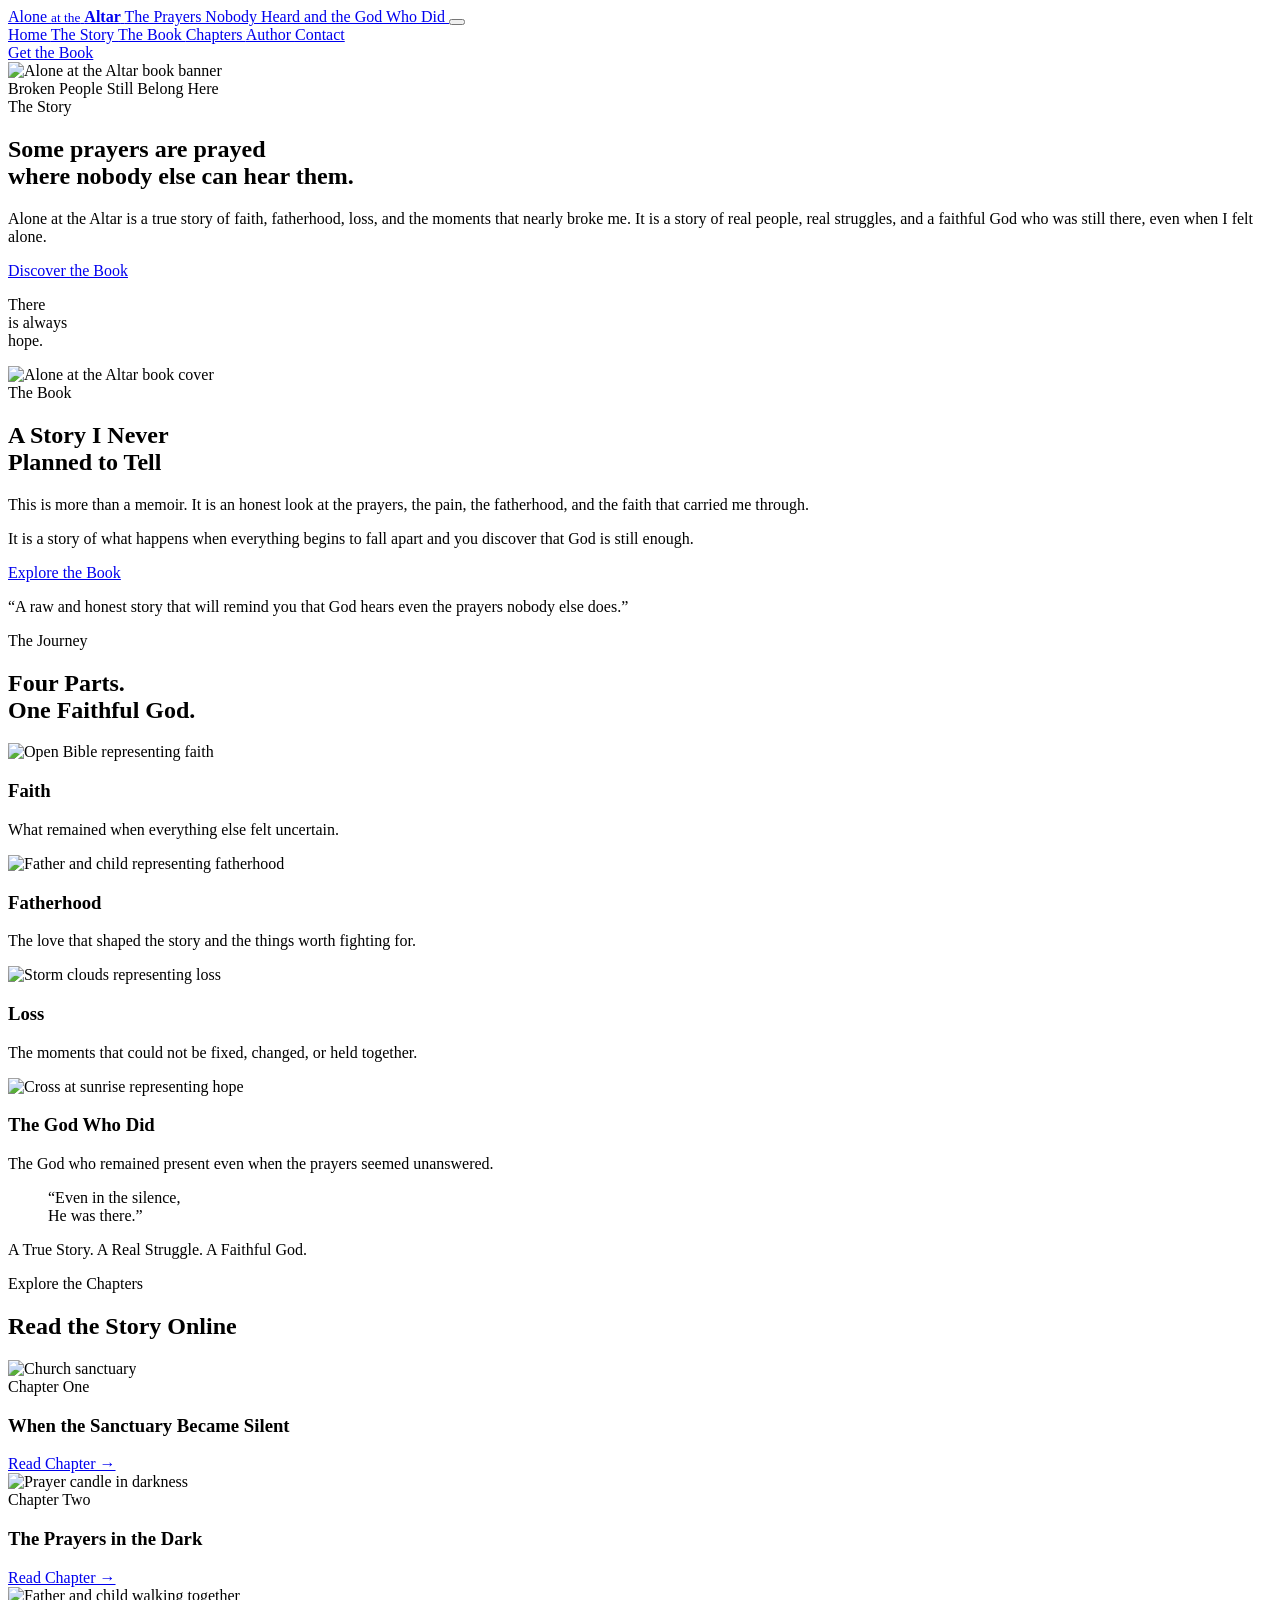
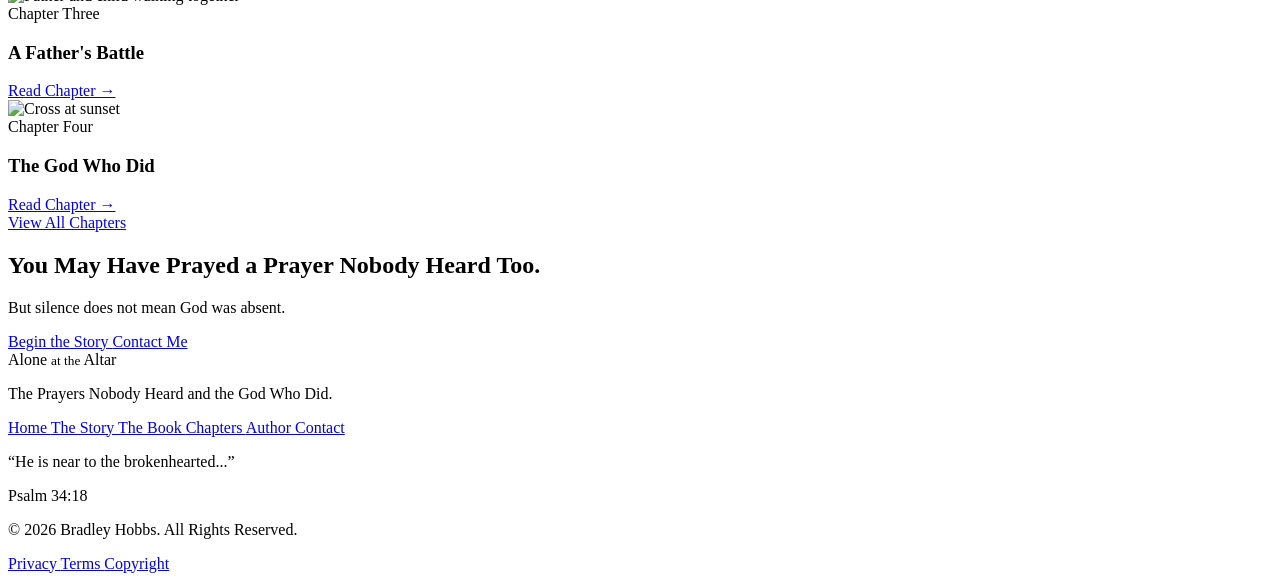
==== index.html @ 6e04a309 "Create index.html" ====
<!DOCTYPE html>
<html lang="en">

<head>

<meta charset="UTF-8">

<meta
    name="viewport"
    content="width=device-width, initial-scale=1.0">

<title>
    Alone at the Altar | The Prayers Nobody Heard and the God Who Did
</title>

<meta
    name="description"
    content="Alone at the Altar is a true story of faith, fatherhood, loss, and the God who remained when everything else felt uncertain. Written by Bradley Hobbs.">

<link
    rel="stylesheet"
    href="landing.css">

<link
    rel="preconnect"
    href="https://fonts.googleapis.com">

<link
    rel="preconnect"
    href="https://fonts.gstatic.com"
    crossorigin>

<link
    href="https://fonts.googleapis.com/css2?family=Cormorant+Garamond:ital,wght@0,400;0,500;0,600;0,700;1,400;1,500;1,600&family=DM+Sans:wght@400;500;600;700&family=Playfair+Display:wght@500;600;700&display=swap"
    rel="stylesheet">

</head>


<body>


<header class="site-header">

    <div class="header-inner">

        <a
            href="index.html"
            class="site-brand"
            aria-label="Alone at the Altar Home">

            <span class="brand-title">
                Alone
                <small>at the</small>
                <strong>Altar</strong>
            </span>

            <span class="brand-subtitle">
                The Prayers Nobody Heard and the God Who Did
            </span>

        </a>


        <button
            class="mobile-menu-button"
            aria-label="Open navigation"
            aria-expanded="false"
            aria-controls="site-navigation">

            <span></span>
            <span></span>
            <span></span>

        </button>


        <nav
            id="site-navigation"
            class="site-navigation">

            <a
                href="index.html"
                class="active">
                Home
            </a>

            <a href="story.html">
                The Story
            </a>

            <a href="book.html">
                The Book
            </a>

            <a href="chapters.html">
                Chapters
            </a>

            <a href="author.html">
                Author
            </a>

            <a href="contact.html">
                Contact
            </a>

        </nav>


        <a
            href="book.html"
            class="header-button">

            Get the Book

        </a>

    </div>

</header>



<main>


<!-- ======================================================
BANNER
====================================================== -->

<section class="banner">

    <img
        src="images/banner.jpg"
        alt="Alone at the Altar book banner">

</section>



<!-- ======================================================
INTRODUCTION
====================================================== -->

<section class="introduction section">

    <div class="section-shell introduction-grid">


        <div class="introduction-side">

            <span>Broken</span>
            <span>People</span>
            <span>Still</span>
            <span>Belong</span>
            <span>Here</span>

        </div>


        <div class="introduction-content">

            <span class="eyebrow">
                The Story
            </span>

            <h1>
                Some prayers are prayed
                <br>
                where nobody else can hear them.
            </h1>

            <div class="ornament">
                <span></span>
            </div>

            <p>
                Alone at the Altar is a true story of faith, fatherhood,
                loss, and the moments that nearly broke me. It is a story
                of real people, real struggles, and a faithful God who was
                still there, even when I felt alone.
            </p>

            <a
                href="book.html"
                class="button button-gold">

                Discover the Book

            </a>

        </div>


        <div class="introduction-quote">

            <p>
                There
                <br>
                is always
                <br>
                hope.
            </p>

        </div>


    </div>

</section>



<!-- ======================================================
THE BOOK
====================================================== -->

<section class="book-feature section">

    <div class="section-shell book-grid">


        <div class="book-cover-wrap">

            <img
                src="images/book-cover.jpg"
                alt="Alone at the Altar book cover"
                class="book-cover">

        </div>


        <div class="book-content">

            <span class="eyebrow">
                The Book
            </span>

            <h2>
                A Story I Never
                <br>
                Planned to Tell
            </h2>

            <p>
                This is more than a memoir. It is an honest look at the
                prayers, the pain, the fatherhood, and the faith that
                carried me through.
            </p>

            <p>
                It is a story of what happens when everything begins to
                fall apart and you discover that God is still enough.
            </p>

            <a
                href="book.html"
                class="button button-gold">

                Explore the Book

            </a>

        </div>


        <aside class="book-quote">

            <p>
                “A raw and honest story that will remind you that God hears
                even the prayers nobody else does.”
            </p>

        </aside>


    </div>

</section>



<!-- ======================================================
THE JOURNEY
====================================================== -->

<section class="journey section">

    <div class="section-shell">


        <div class="section-heading">

            <span class="eyebrow">
                The Journey
            </span>

            <h2>
                Four Parts.
                <br>
                One Faithful God.
            </h2>

        </div>


        <div class="journey-grid">


            <article class="journey-card">

                <img
                    src="images/faith.jpg"
                    alt="Open Bible representing faith">

                <div class="journey-card-content">

                    <h3>
                        Faith
                    </h3>

                    <p>
                        What remained when everything else felt uncertain.
                    </p>

                </div>

            </article>



            <article class="journey-card">

                <img
                    src="images/fatherhood.jpg"
                    alt="Father and child representing fatherhood">

                <div class="journey-card-content">

                    <h3>
                        Fatherhood
                    </h3>

                    <p>
                        The love that shaped the story and the things worth
                        fighting for.
                    </p>

                </div>

            </article>



            <article class="journey-card">

                <img
                    src="images/loss.jpg"
                    alt="Storm clouds representing loss">

                <div class="journey-card-content">

                    <h3>
                        Loss
                    </h3>

                    <p>
                        The moments that could not be fixed, changed, or held
                        together.
                    </p>

                </div>

            </article>



            <article class="journey-card">

                <img
                    src="images/god-who-did.jpg"
                    alt="Cross at sunrise representing hope">

                <div class="journey-card-content">

                    <h3>
                        The God Who Did
                    </h3>

                    <p>
                        The God who remained present even when the prayers
                        seemed unanswered.
                    </p>

                </div>

            </article>


        </div>

    </div>

</section>



<!-- ======================================================
FEATURED QUOTE
====================================================== -->

<section class="featured-quote">

    <div class="featured-quote-overlay">

        <div class="section-shell">

            <blockquote>

                “Even in the silence,
                <br>
                He was there.”

            </blockquote>

            <div class="quote-divider"></div>

            <p>
                A True Story. A Real Struggle. A Faithful God.
            </p>

        </div>

    </div>

</section>



<!-- ======================================================
CHAPTERS
====================================================== -->

<section class="chapters-preview section">

    <div class="section-shell">


        <div class="section-heading">

            <span class="eyebrow">
                Explore the Chapters
            </span>

            <h2>
                Read the Story Online
            </h2>

        </div>


        <div class="chapters-grid">


            <article class="chapter-card">

                <img
                    src="images/chapter-one.jpg"
                    alt="Church sanctuary">

                <div class="chapter-content">

                    <span>
                        Chapter One
                    </span>

                    <h3>
                        When the Sanctuary
                        Became Silent
                    </h3>

                    <a href="chapters.html">
                        Read Chapter →
                    </a>

                </div>

            </article>



            <article class="chapter-card">

                <img
                    src="images/chapter-two.jpg"
                    alt="Prayer candle in darkness">

                <div class="chapter-content">

                    <span>
                        Chapter Two
                    </span>

                    <h3>
                        The Prayers
                        in the Dark
                    </h3>

                    <a href="chapters.html">
                        Read Chapter →
                    </a>

                </div>

            </article>



            <article class="chapter-card">

                <img
                    src="images/chapter-three.jpg"
                    alt="Father and child walking together">

                <div class="chapter-content">

                    <span>
                        Chapter Three
                    </span>

                    <h3>
                        A Father's
                        Battle
                    </h3>

                    <a href="chapters.html">
                        Read Chapter →
                    </a>

                </div>

            </article>



            <article class="chapter-card">

                <img
                    src="images/chapter-four.jpg"
                    alt="Cross at sunset">

                <div class="chapter-content">

                    <span>
                        Chapter Four
                    </span>

                    <h3>
                        The God
                        Who Did
                    </h3>

                    <a href="chapters.html">
                        Read Chapter →
                    </a>

                </div>

            </article>


        </div>


        <div class="center-button">

            <a
                href="chapters.html"
                class="button button-gold">

                View All Chapters

            </a>

        </div>


    </div>

</section>



<!-- ======================================================
FINAL CALL TO ACTION
====================================================== -->

<section class="final-cta">

    <div class="final-cta-overlay">

        <div class="section-shell">

            <h2>
                You May Have Prayed a Prayer
                Nobody Heard Too.
            </h2>

            <p>
                But silence does not mean God was absent.
            </p>


            <div class="cta-buttons">

                <a
                    href="story.html"
                    class="button button-gold">

                    Begin the Story

                </a>


                <a
                    href="contact.html"
                    class="button button-outline">

                    Contact Me

                </a>

            </div>

        </div>

    </div>

</section>


</main>



<!-- ======================================================
FOOTER
====================================================== -->

<footer class="site-footer">

    <div class="footer-main section-shell">


        <div class="footer-brand">

            <span class="footer-title">
                Alone
                <small>at the</small>
                Altar
            </span>

            <p>
                The Prayers Nobody Heard
                and the God Who Did.
            </p>

        </div>


        <nav class="footer-navigation">

            <a href="index.html">
                Home
            </a>

            <a href="story.html">
                The Story
            </a>

            <a href="book.html">
                The Book
            </a>

            <a href="chapters.html">
                Chapters
            </a>

            <a href="author.html">
                Author
            </a>

            <a href="contact.html">
                Contact
            </a>

        </nav>


        <div class="footer-scripture">

            <p>
                “He is near to the brokenhearted...”
            </p>

            <span>
                Psalm 34:18
            </span>

        </div>


    </div>


    <div class="footer-bottom">

        <div class="section-shell footer-bottom-inner">

            <p>
                © 2026 Bradley Hobbs. All Rights Reserved.
            </p>


            <div class="legal-links">

                <a href="privacy.html">
                    Privacy
                </a>

                <a href="terms.html">
                    Terms
                </a>

                <a href="copyright.html">
                    Copyright
                </a>

            </div>

        </div>

    </div>

</footer>


<script>

const menuButton =
    document.querySelector(".mobile-menu-button");

const navigation =
    document.querySelector(".site-navigation");


menuButton.addEventListener(
    "click",
    function () {

        navigation.classList.toggle("open");

        menuButton.classList.toggle("open");

        const expanded =
            menuButton.getAttribute("aria-expanded") === "true";

        menuButton.setAttribute(
            "aria-expanded",
            !expanded
        );

    }
);


</script>


</body>

</html>
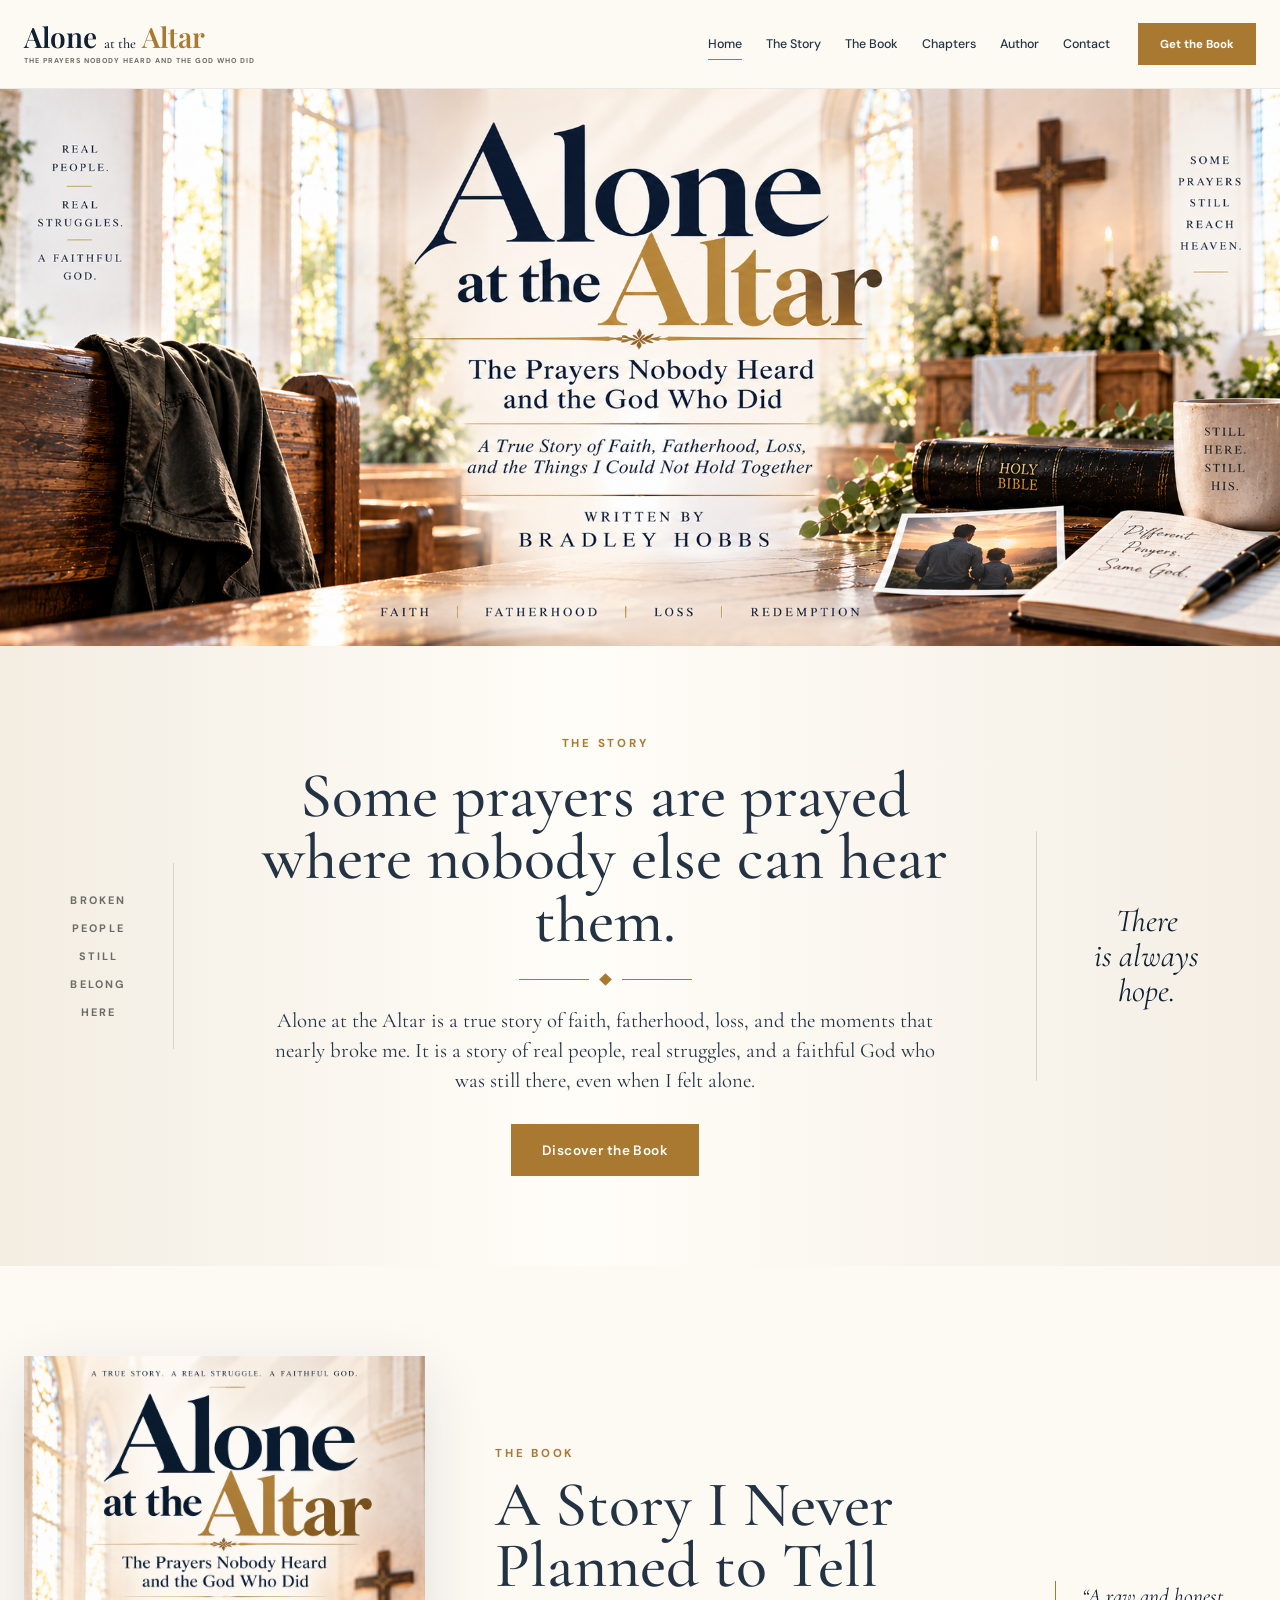
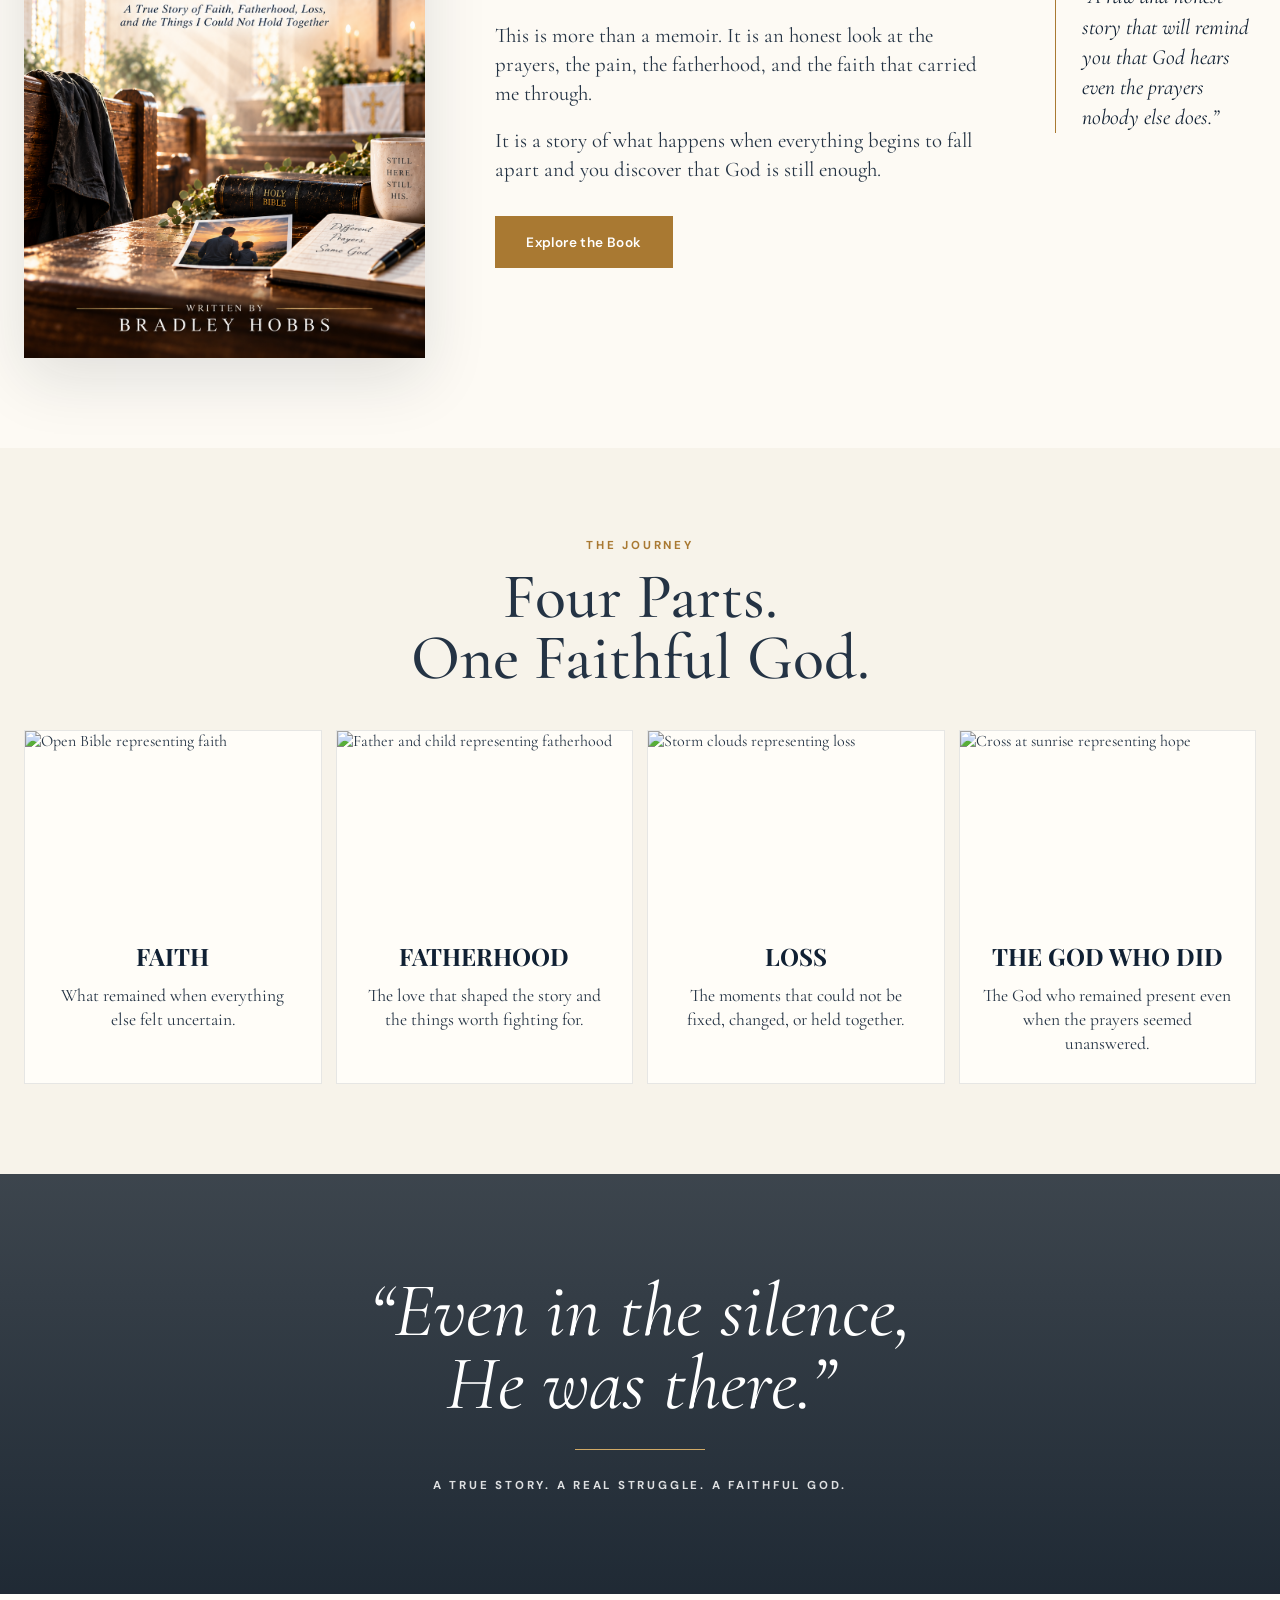
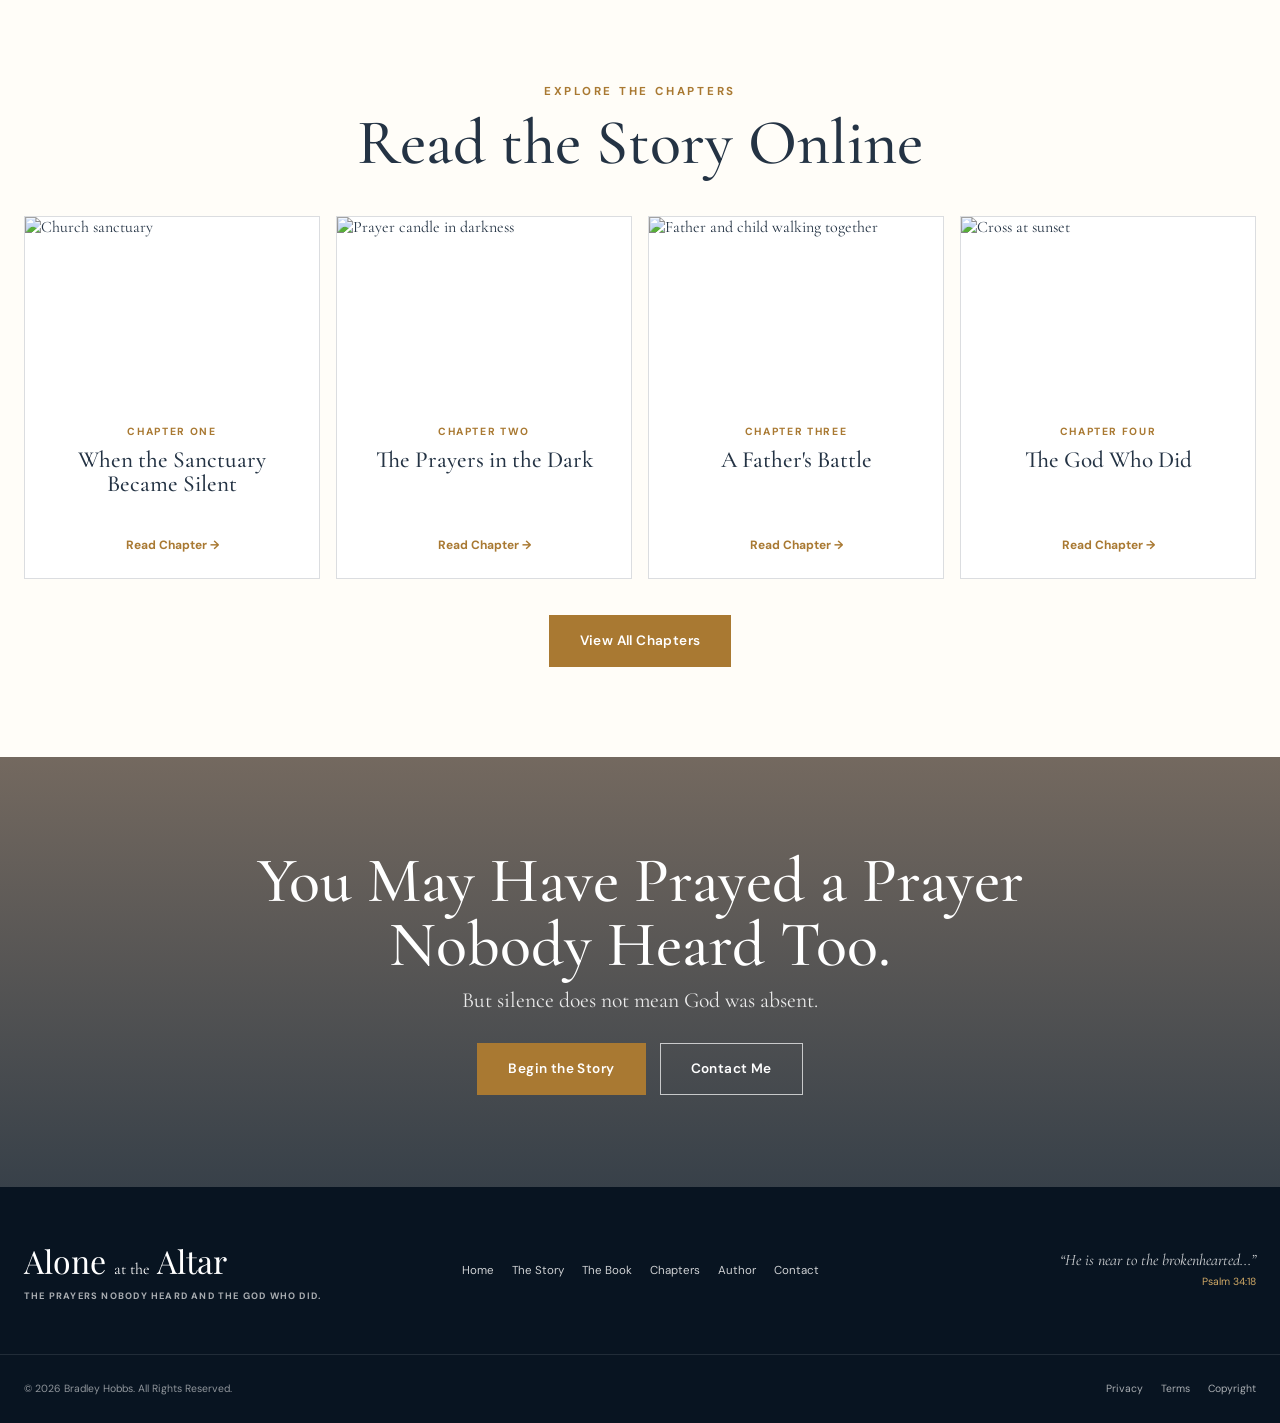
==== commit 285d9151: "Update index.html" ====
--- a/index.html
+++ b/index.html
@@ -132,7 +132,7 @@
 <section class="banner">
 
     <img
-        src="images/banner.jpg"
+        src="A3911C62-6D0D-442B-A2B1-F73AFCBD0ECE.png"
         alt="Alone at the Altar book banner">
 
 </section>
@@ -224,7 +224,7 @@
         <div class="book-cover-wrap">
 
             <img
-                src="images/book-cover.jpg"
+                src="A8E03924-CAEB-45EB-83B3-7F561BF51C50.png"
                 alt="Alone at the Altar book cover"
                 class="book-cover">
 
--- a/landing.css
+++ b/landing.css
@@ -0,0 +1,2136 @@
+/* =========================================================
+ALONE AT THE ALTAR
+
+LANDING PAGE STYLESHEET
+
+Author: Bradley Hobbs
+
+========================================================= */
+
+
+/* =========================================================
+ROOT
+========================================================= */
+
+:root {
+
+    --navy:
+        #102033;
+
+    --navy-deep:
+        #081421;
+
+    --gold:
+        #a97932;
+
+    --gold-light:
+        #d0a966;
+
+    --cream:
+        #f7f3ea;
+
+    --ivory:
+        #fffdf8;
+
+    --warm-white:
+        #fdfaf4;
+
+    --ink:
+        #243344;
+
+    --muted:
+        #6e6b66;
+
+    --line:
+        rgba(16, 32, 51, 0.15);
+
+    --shadow:
+        0 20px 60px
+        rgba(16, 32, 51, 0.12);
+
+}
+
+
+/* =========================================================
+RESET
+========================================================= */
+
+* {
+
+    box-sizing:
+        border-box;
+
+}
+
+
+html {
+
+    scroll-behavior:
+        smooth;
+
+}
+
+
+body {
+
+    margin:
+        0;
+
+    background:
+        var(--cream);
+
+    color:
+        var(--ink);
+
+    font-family:
+        "Cormorant Garamond",
+        Georgia,
+        serif;
+
+}
+
+
+img {
+
+    display:
+        block;
+
+    max-width:
+        100%;
+
+}
+
+
+a {
+
+    color:
+        inherit;
+
+    text-decoration:
+        none;
+
+}
+
+
+button {
+
+    font:
+        inherit;
+
+}
+
+
+/* =========================================================
+GLOBAL
+========================================================= */
+
+.section {
+
+    padding:
+        90px 0;
+
+}
+
+
+.section-shell {
+
+    width:
+        min(1400px, calc(100% - 48px));
+
+    margin:
+        0 auto;
+
+}
+
+
+.eyebrow {
+
+    display:
+        block;
+
+    margin-bottom:
+        14px;
+
+    color:
+        var(--gold);
+
+    font-family:
+        "DM Sans",
+        sans-serif;
+
+    font-size:
+        0.72rem;
+
+    font-weight:
+        700;
+
+    letter-spacing:
+        0.24em;
+
+    text-transform:
+        uppercase;
+
+}
+
+
+.section-heading {
+
+    margin-bottom:
+        42px;
+
+    text-align:
+        center;
+
+}
+
+
+.section-heading h2 {
+
+    margin:
+        0;
+
+    font-size:
+        clamp(2.5rem, 5vw, 4.5rem);
+
+    font-weight:
+        500;
+
+    line-height:
+        0.95;
+
+}
+
+
+.center-button {
+
+    display:
+        flex;
+
+    justify-content:
+        center;
+
+    margin-top:
+        36px;
+
+}
+
+
+/* =========================================================
+BUTTONS
+========================================================= */
+
+.button {
+
+    display:
+        inline-flex;
+
+    align-items:
+        center;
+
+    justify-content:
+        center;
+
+    min-height:
+        52px;
+
+    padding:
+        0 30px;
+
+    border:
+        1px solid transparent;
+
+    font-family:
+        "DM Sans",
+        sans-serif;
+
+    font-size:
+        0.85rem;
+
+    font-weight:
+        600;
+
+    letter-spacing:
+        0.03em;
+
+    transition:
+        transform 0.25s ease,
+        background 0.25s ease,
+        color 0.25s ease,
+        border-color 0.25s ease;
+
+}
+
+
+.button:hover {
+
+    transform:
+        translateY(-2px);
+
+}
+
+
+.button-gold {
+
+    background:
+        var(--gold);
+
+    color:
+        #ffffff;
+
+}
+
+
+.button-gold:hover {
+
+    background:
+        #8f6226;
+
+}
+
+
+.button-outline {
+
+    border-color:
+        rgba(255, 255, 255, 0.7);
+
+    color:
+        #ffffff;
+
+}
+
+
+.button-outline:hover {
+
+    background:
+        #ffffff;
+
+    color:
+        var(--navy);
+
+}
+
+
+/* =========================================================
+HEADER
+========================================================= */
+
+.site-header {
+
+    position:
+        sticky;
+
+    top:
+        0;
+
+    z-index:
+        1000;
+
+    background:
+        rgba(253, 250, 244, 0.97);
+
+    border-bottom:
+        1px solid
+        rgba(16, 32, 51, 0.08);
+
+    backdrop-filter:
+        blur(12px);
+
+}
+
+
+.header-inner {
+
+    width:
+        min(1500px, calc(100% - 48px));
+
+    min-height:
+        88px;
+
+    margin:
+        0 auto;
+
+    display:
+        flex;
+
+    align-items:
+        center;
+
+    justify-content:
+        space-between;
+
+    gap:
+        28px;
+
+}
+
+
+.site-brand {
+
+    display:
+        flex;
+
+    flex-direction:
+        column;
+
+    flex-shrink:
+        0;
+
+}
+
+
+.brand-title {
+
+    color:
+        var(--navy);
+
+    font-family:
+        "Playfair Display",
+        serif;
+
+    font-size:
+        1.75rem;
+
+    font-weight:
+        600;
+
+    line-height:
+        1;
+
+}
+
+
+.brand-title small {
+
+    font-family:
+        "Cormorant Garamond",
+        serif;
+
+    font-size:
+        0.9rem;
+
+    font-weight:
+        500;
+
+}
+
+
+.brand-title strong {
+
+    color:
+        var(--gold);
+
+    font-weight:
+        600;
+
+}
+
+
+.brand-subtitle {
+
+    margin-top:
+        5px;
+
+    color:
+        var(--muted);
+
+    font-family:
+        "DM Sans",
+        sans-serif;
+
+    font-size:
+        0.45rem;
+
+    font-weight:
+        700;
+
+    letter-spacing:
+        0.14em;
+
+    text-transform:
+        uppercase;
+
+}
+
+
+.site-navigation {
+
+    display:
+        flex;
+
+    align-items:
+        center;
+
+    justify-content:
+        center;
+
+    gap:
+        24px;
+
+    margin-left:
+        auto;
+
+}
+
+
+.site-navigation a {
+
+    position:
+        relative;
+
+    padding:
+        8px 0;
+
+    color:
+        var(--ink);
+
+    font-family:
+        "DM Sans",
+        sans-serif;
+
+    font-size:
+        0.78rem;
+
+    font-weight:
+        500;
+
+}
+
+
+.site-navigation a::after {
+
+    position:
+        absolute;
+
+    right:
+        0;
+
+    bottom:
+        0;
+
+    left:
+        0;
+
+    height:
+        1px;
+
+    background:
+        var(--gold);
+
+    content:
+        "";
+
+    transform:
+        scaleX(0);
+
+    transform-origin:
+        center;
+
+    transition:
+        transform 0.25s ease;
+
+}
+
+
+.site-navigation a:hover::after,
+.site-navigation a.active::after {
+
+    transform:
+        scaleX(1);
+
+}
+
+
+.header-button {
+
+    display:
+        inline-flex;
+
+    align-items:
+        center;
+
+    justify-content:
+        center;
+
+    min-height:
+        42px;
+
+    padding:
+        0 22px;
+
+    background:
+        var(--gold);
+
+    color:
+        #ffffff;
+
+    font-family:
+        "DM Sans",
+        sans-serif;
+
+    font-size:
+        0.72rem;
+
+    font-weight:
+        700;
+
+    transition:
+        background 0.25s ease;
+
+}
+
+
+.header-button:hover {
+
+    background:
+        var(--navy);
+
+}
+
+
+.mobile-menu-button {
+
+    display:
+        none;
+
+    width:
+        44px;
+
+    height:
+        44px;
+
+    padding:
+        0;
+
+    border:
+        0;
+
+    background:
+        transparent;
+
+    cursor:
+        pointer;
+
+}
+
+
+.mobile-menu-button span {
+
+    display:
+        block;
+
+    width:
+        24px;
+
+    height:
+        2px;
+
+    margin:
+        5px auto;
+
+    background:
+        var(--navy);
+
+}
+
+
+/* =========================================================
+BANNER
+========================================================= */
+
+.banner {
+
+    width:
+        100%;
+
+    background:
+        var(--navy-deep);
+
+}
+
+
+.banner img {
+
+    width:
+        100%;
+
+    height:
+        auto;
+
+    object-fit:
+        cover;
+
+}
+
+
+/* =========================================================
+INTRODUCTION
+========================================================= */
+
+.introduction {
+
+    position:
+        relative;
+
+    overflow:
+        hidden;
+
+    background:
+        linear-gradient(
+            90deg,
+            #f3ede2 0%,
+            var(--ivory) 45%,
+            #f4eee4 100%
+        );
+
+}
+
+
+.introduction-grid {
+
+    display:
+        grid;
+
+    grid-template-columns:
+        150px
+        minmax(0, 1fr)
+        220px;
+
+    align-items:
+        center;
+
+    gap:
+        40px;
+
+}
+
+
+.introduction-side {
+
+    display:
+        flex;
+
+    flex-direction:
+        column;
+
+    align-items:
+        center;
+
+    gap:
+        14px;
+
+    padding:
+        30px 0;
+
+    border-right:
+        1px solid var(--line);
+
+}
+
+
+.introduction-side span {
+
+    color:
+        var(--muted);
+
+    font-family:
+        "DM Sans",
+        sans-serif;
+
+    font-size:
+        0.68rem;
+
+    font-weight:
+        700;
+
+    letter-spacing:
+        0.2em;
+
+    text-transform:
+        uppercase;
+
+}
+
+
+.introduction-content {
+
+    max-width:
+        780px;
+
+    margin:
+        0 auto;
+
+    text-align:
+        center;
+
+}
+
+
+.introduction-content h1 {
+
+    margin:
+        0;
+
+    font-size:
+        clamp(2.4rem, 5vw, 4.7rem);
+
+    font-weight:
+        500;
+
+    line-height:
+        0.98;
+
+}
+
+
+.introduction-content p {
+
+    max-width:
+        680px;
+
+    margin:
+        22px auto 28px;
+
+    color:
+        var(--ink);
+
+    font-size:
+        1.3rem;
+
+    line-height:
+        1.45;
+
+}
+
+
+.ornament {
+
+    display:
+        flex;
+
+    align-items:
+        center;
+
+    justify-content:
+        center;
+
+    gap:
+        12px;
+
+    margin:
+        22px 0;
+
+}
+
+
+.ornament::before,
+.ornament::after {
+
+    width:
+        70px;
+
+    height:
+        1px;
+
+    background:
+        var(--gold);
+
+    content:
+        "";
+
+}
+
+
+.ornament span {
+
+    width:
+        9px;
+
+    height:
+        9px;
+
+    background:
+        var(--gold);
+
+    transform:
+        rotate(45deg);
+
+}
+
+
+.introduction-quote {
+
+    display:
+        flex;
+
+    align-items:
+        center;
+
+    justify-content:
+        center;
+
+    min-height:
+        250px;
+
+    border-left:
+        1px solid var(--line);
+
+}
+
+
+.introduction-quote p {
+
+    margin:
+        0;
+
+    color:
+        var(--navy);
+
+    font-size:
+        2rem;
+
+    font-style:
+        italic;
+
+    line-height:
+        1.1;
+
+    text-align:
+        center;
+
+}
+
+
+/* =========================================================
+BOOK FEATURE
+========================================================= */
+
+.book-feature {
+
+    background:
+        var(--warm-white);
+
+}
+
+
+.book-grid {
+
+    display:
+        grid;
+
+    grid-template-columns:
+        minmax(260px, 0.9fr)
+        minmax(360px, 1.1fr)
+        minmax(180px, 0.45fr);
+
+    align-items:
+        center;
+
+    gap:
+        70px;
+
+}
+
+
+.book-cover-wrap {
+
+    display:
+        flex;
+
+    justify-content:
+        center;
+
+}
+
+
+.book-cover {
+
+    width:
+        min(100%, 420px);
+
+    box-shadow:
+        var(--shadow);
+
+}
+
+
+.book-content h2 {
+
+    margin:
+        0 0 24px;
+
+    font-size:
+        clamp(2.8rem, 5vw, 5rem);
+
+    font-weight:
+        500;
+
+    line-height:
+        0.95;
+
+}
+
+
+.book-content p {
+
+    max-width:
+        560px;
+
+    margin:
+        0 0 18px;
+
+    font-size:
+        1.3rem;
+
+    line-height:
+        1.4;
+
+}
+
+
+.book-content .button {
+
+    margin-top:
+        14px;
+
+}
+
+
+.book-quote {
+
+    padding-left:
+        26px;
+
+    border-left:
+        1px solid var(--gold);
+
+}
+
+
+.book-quote p {
+
+    margin:
+        0;
+
+    color:
+        var(--navy);
+
+    font-size:
+        1.35rem;
+
+    font-style:
+        italic;
+
+    line-height:
+        1.4;
+
+}
+
+
+/* =========================================================
+JOURNEY
+========================================================= */
+
+.journey {
+
+    background:
+        var(--cream);
+
+}
+
+
+.journey-grid {
+
+    display:
+        grid;
+
+    grid-template-columns:
+        repeat(4, 1fr);
+
+    gap:
+        14px;
+
+}
+
+
+.journey-card {
+
+    overflow:
+        hidden;
+
+    background:
+        var(--ivory);
+
+    border:
+        1px solid
+        rgba(16, 32, 51, 0.1);
+
+    transition:
+        transform 0.3s ease,
+        box-shadow 0.3s ease;
+
+}
+
+
+.journey-card:hover {
+
+    transform:
+        translateY(-6px);
+
+    box-shadow:
+        var(--shadow);
+
+}
+
+
+.journey-card img {
+
+    width:
+        100%;
+
+    aspect-ratio:
+        16 / 10;
+
+    object-fit:
+        cover;
+
+}
+
+
+.journey-card-content {
+
+    padding:
+        24px 22px 28px;
+
+    text-align:
+        center;
+
+}
+
+
+.journey-card h3 {
+
+    margin:
+        0 0 12px;
+
+    color:
+        var(--navy);
+
+    font-family:
+        "Playfair Display",
+        serif;
+
+    font-size:
+        1.5rem;
+
+    text-transform:
+        uppercase;
+
+}
+
+
+.journey-card p {
+
+    margin:
+        0;
+
+    font-size:
+        1.1rem;
+
+    line-height:
+        1.35;
+
+}
+
+
+/* =========================================================
+FEATURED QUOTE
+========================================================= */
+
+.featured-quote {
+
+    position:
+        relative;
+
+    min-height:
+        420px;
+
+    display:
+        flex;
+
+    align-items:
+        center;
+
+    background:
+        linear-gradient(
+            rgba(8, 20, 33, 0.78),
+            rgba(8, 20, 33, 0.9)
+        ),
+        url("images/god-who-did.jpg")
+        center / cover
+        no-repeat;
+
+}
+
+
+.featured-quote-overlay {
+
+    width:
+        100%;
+
+    padding:
+        70px 0;
+
+    text-align:
+        center;
+
+}
+
+
+.featured-quote blockquote {
+
+    margin:
+        0;
+
+    color:
+        #ffffff;
+
+    font-size:
+        clamp(3rem, 6vw, 6rem);
+
+    font-style:
+        italic;
+
+    font-weight:
+        400;
+
+    line-height:
+        0.95;
+
+}
+
+
+.quote-divider {
+
+    width:
+        130px;
+
+    height:
+        1px;
+
+    margin:
+        28px auto;
+
+    background:
+        var(--gold-light);
+
+}
+
+
+.featured-quote p {
+
+    margin:
+        0;
+
+    color:
+        rgba(255, 255, 255, 0.85);
+
+    font-family:
+        "DM Sans",
+        sans-serif;
+
+    font-size:
+        0.72rem;
+
+    font-weight:
+        700;
+
+    letter-spacing:
+        0.24em;
+
+    text-transform:
+        uppercase;
+
+}
+
+
+/* =========================================================
+CHAPTERS
+========================================================= */
+
+.chapters-preview {
+
+    background:
+        var(--ivory);
+
+}
+
+
+.chapters-grid {
+
+    display:
+        grid;
+
+    grid-template-columns:
+        repeat(4, 1fr);
+
+    gap:
+        16px;
+
+}
+
+
+.chapter-card {
+
+    overflow:
+        hidden;
+
+    border:
+        1px solid var(--line);
+
+    background:
+        #ffffff;
+
+}
+
+
+.chapter-card img {
+
+    width:
+        100%;
+
+    aspect-ratio:
+        16 / 10;
+
+    object-fit:
+        cover;
+
+}
+
+
+.chapter-content {
+
+    padding:
+        24px;
+
+    text-align:
+        center;
+
+}
+
+
+.chapter-content span {
+
+    display:
+        block;
+
+    margin-bottom:
+        10px;
+
+    color:
+        var(--gold);
+
+    font-family:
+        "DM Sans",
+        sans-serif;
+
+    font-size:
+        0.65rem;
+
+    font-weight:
+        700;
+
+    letter-spacing:
+        0.16em;
+
+    text-transform:
+        uppercase;
+
+}
+
+
+.chapter-content h3 {
+
+    min-height:
+        68px;
+
+    margin:
+        0 0 18px;
+
+    font-size:
+        1.45rem;
+
+    font-weight:
+        500;
+
+    line-height:
+        1.05;
+
+}
+
+
+.chapter-content a {
+
+    color:
+        var(--gold);
+
+    font-family:
+        "DM Sans",
+        sans-serif;
+
+    font-size:
+        0.75rem;
+
+    font-weight:
+        700;
+
+}
+
+
+/* =========================================================
+FINAL CTA
+========================================================= */
+
+.final-cta {
+
+    position:
+        relative;
+
+    min-height:
+        430px;
+
+    display:
+        flex;
+
+    align-items:
+        center;
+
+    background:
+        linear-gradient(
+            rgba(35, 20, 10, 0.62),
+            rgba(8, 20, 33, 0.8)
+        ),
+        url("images/banner.jpg")
+        center / cover
+        no-repeat;
+
+}
+
+
+.final-cta-overlay {
+
+    width:
+        100%;
+
+    padding:
+        80px 0;
+
+    text-align:
+        center;
+
+}
+
+
+.final-cta h2 {
+
+    max-width:
+        800px;
+
+    margin:
+        0 auto 10px;
+
+    color:
+        #ffffff;
+
+    font-size:
+        clamp(2.3rem, 5vw, 4.5rem);
+
+    font-weight:
+        500;
+
+    line-height:
+        1;
+
+}
+
+
+.final-cta p {
+
+    margin:
+        0;
+
+    color:
+        rgba(255, 255, 255, 0.88);
+
+    font-size:
+        1.35rem;
+
+}
+
+
+.cta-buttons {
+
+    display:
+        flex;
+
+    justify-content:
+        center;
+
+    gap:
+        14px;
+
+    margin-top:
+        30px;
+
+}
+
+
+/* =========================================================
+FOOTER
+========================================================= */
+
+.site-footer {
+
+    background:
+        var(--navy-deep);
+
+    color:
+        #ffffff;
+
+}
+
+
+.footer-main {
+
+    display:
+        grid;
+
+    grid-template-columns:
+        1fr
+        auto
+        1fr;
+
+    align-items:
+        center;
+
+    gap:
+        40px;
+
+    padding-top:
+        52px;
+
+    padding-bottom:
+        52px;
+
+}
+
+
+.footer-title {
+
+    display:
+        block;
+
+    font-family:
+        "Playfair Display",
+        serif;
+
+    font-size:
+        2rem;
+
+}
+
+
+.footer-title small {
+
+    font-family:
+        "Cormorant Garamond",
+        serif;
+
+    font-size:
+        1rem;
+
+}
+
+
+.footer-brand p {
+
+    margin:
+        8px 0 0;
+
+    color:
+        rgba(255, 255, 255, 0.65);
+
+    font-family:
+        "DM Sans",
+        sans-serif;
+
+    font-size:
+        0.58rem;
+
+    font-weight:
+        700;
+
+    letter-spacing:
+        0.13em;
+
+    text-transform:
+        uppercase;
+
+}
+
+
+.footer-navigation {
+
+    display:
+        flex;
+
+    flex-wrap:
+        wrap;
+
+    justify-content:
+        center;
+
+    gap:
+        18px;
+
+}
+
+
+.footer-navigation a {
+
+    color:
+        rgba(255, 255, 255, 0.8);
+
+    font-family:
+        "DM Sans",
+        sans-serif;
+
+    font-size:
+        0.72rem;
+
+}
+
+
+.footer-navigation a:hover {
+
+    color:
+        var(--gold-light);
+
+}
+
+
+.footer-scripture {
+
+    text-align:
+        right;
+
+}
+
+
+.footer-scripture p {
+
+    margin:
+        0;
+
+    color:
+        rgba(255, 255, 255, 0.8);
+
+    font-size:
+        1rem;
+
+    font-style:
+        italic;
+
+}
+
+
+.footer-scripture span {
+
+    color:
+        var(--gold-light);
+
+    font-family:
+        "DM Sans",
+        sans-serif;
+
+    font-size:
+        0.65rem;
+
+}
+
+
+.footer-bottom {
+
+    border-top:
+        1px solid
+        rgba(255, 255, 255, 0.1);
+
+}
+
+
+.footer-bottom-inner {
+
+    display:
+        flex;
+
+    align-items:
+        center;
+
+    justify-content:
+        space-between;
+
+    gap:
+        20px;
+
+    min-height:
+        68px;
+
+}
+
+
+.footer-bottom p {
+
+    margin:
+        0;
+
+    color:
+        rgba(255, 255, 255, 0.55);
+
+    font-family:
+        "DM Sans",
+        sans-serif;
+
+    font-size:
+        0.65rem;
+
+}
+
+
+.legal-links {
+
+    display:
+        flex;
+
+    gap:
+        18px;
+
+}
+
+
+.legal-links a {
+
+    color:
+        rgba(255, 255, 255, 0.65);
+
+    font-family:
+        "DM Sans",
+        sans-serif;
+
+    font-size:
+        0.65rem;
+
+}
+
+
+.legal-links a:hover {
+
+    color:
+        var(--gold-light);
+
+}
+
+
+/* =========================================================
+TABLET
+========================================================= */
+
+@media
+(max-width: 1100px) {
+
+
+    .site-navigation {
+
+        gap:
+            16px;
+
+    }
+
+
+    .book-grid {
+
+        grid-template-columns:
+            0.8fr
+            1.2fr;
+
+    }
+
+
+    .book-quote {
+
+        grid-column:
+            1 / -1;
+
+        max-width:
+            700px;
+
+        margin:
+            0 auto;
+
+    }
+
+
+    .journey-grid,
+    .chapters-grid {
+
+        grid-template-columns:
+            repeat(2, 1fr);
+
+    }
+
+
+    .footer-main {
+
+        grid-template-columns:
+            1fr;
+
+        text-align:
+            center;
+
+    }
+
+
+    .footer-scripture {
+
+        text-align:
+            center;
+
+    }
+
+}
+
+
+/* =========================================================
+MOBILE
+========================================================= */
+
+@media
+(max-width: 800px) {
+
+
+    .section {
+
+        padding:
+            65px 0;
+
+    }
+
+
+    .section-shell {
+
+        width:
+            min(100% - 30px, 1400px);
+
+    }
+
+
+    .header-inner {
+
+        width:
+            min(100% - 30px, 1500px);
+
+        min-height:
+            74px;
+
+    }
+
+
+    .header-button {
+
+        display:
+            none;
+
+    }
+
+
+    .mobile-menu-button {
+
+        display:
+            block;
+
+    }
+
+
+    .site-navigation {
+
+        position:
+            absolute;
+
+        top:
+            100%;
+
+        right:
+            0;
+
+        left:
+            0;
+
+        display:
+            none;
+
+        flex-direction:
+            column;
+
+        align-items:
+            stretch;
+
+        gap:
+            0;
+
+        padding:
+            18px;
+
+        background:
+            var(--ivory);
+
+        border-bottom:
+            1px solid var(--line);
+
+        box-shadow:
+            var(--shadow);
+
+    }
+
+
+    .site-navigation.open {
+
+        display:
+            flex;
+
+    }
+
+
+    .site-navigation a {
+
+        padding:
+            14px;
+
+    }
+
+
+    .site-navigation a::after {
+
+        display:
+            none;
+
+    }
+
+
+    .brand-title {
+
+        font-size:
+            1.45rem;
+
+    }
+
+
+    .banner img {
+
+        min-height:
+            230px;
+
+        object-fit:
+            cover;
+
+    }
+
+
+    .introduction-grid {
+
+        grid-template-columns:
+            1fr;
+
+        gap:
+            28px;
+
+    }
+
+
+    .introduction-side {
+
+        flex-direction:
+            row;
+
+        justify-content:
+            center;
+
+        flex-wrap:
+            wrap;
+
+        border:
+            0;
+
+    }
+
+
+    .introduction-quote {
+
+        min-height:
+            auto;
+
+        border:
+            0;
+
+    }
+
+
+    .introduction-content p {
+
+        font-size:
+            1.2rem;
+
+    }
+
+
+    .book-grid {
+
+        grid-template-columns:
+            1fr;
+
+        gap:
+            38px;
+
+    }
+
+
+    .book-content {
+
+        text-align:
+            center;
+
+    }
+
+
+    .book-content p {
+
+        margin-right:
+            auto;
+
+        margin-left:
+            auto;
+
+    }
+
+
+    .book-quote {
+
+        text-align:
+            center;
+
+    }
+
+
+    .journey-grid,
+    .chapters-grid {
+
+        grid-template-columns:
+            1fr;
+
+    }
+
+
+    .featured-quote {
+
+        min-height:
+            340px;
+
+    }
+
+
+    .cta-buttons {
+
+        flex-direction:
+            column;
+
+        align-items:
+            center;
+
+    }
+
+
+    .cta-buttons .button {
+
+        width:
+            min(100%, 300px);
+
+    }
+
+
+    .footer-bottom-inner {
+
+        flex-direction:
+            column;
+
+        justify-content:
+            center;
+
+        padding:
+            18px 0;
+
+        text-align:
+            center;
+
+    }
+
+}
+
+
+/* =========================================================
+SMALL MOBILE
+========================================================= */
+
+@media
+(max-width: 500px) {
+
+
+    .brand-subtitle {
+
+        max-width:
+            190px;
+
+        line-height:
+            1.4;
+
+    }
+
+
+    .introduction-content h1 {
+
+        font-size:
+            2.7rem;
+
+    }
+
+
+    .book-content h2 {
+
+        font-size:
+            3.2rem;
+
+    }
+
+
+    .featured-quote blockquote {
+
+        font-size:
+            3rem;
+
+    }
+
+
+    .footer-navigation {
+
+        gap:
+            12px;
+
+    }
+
+}
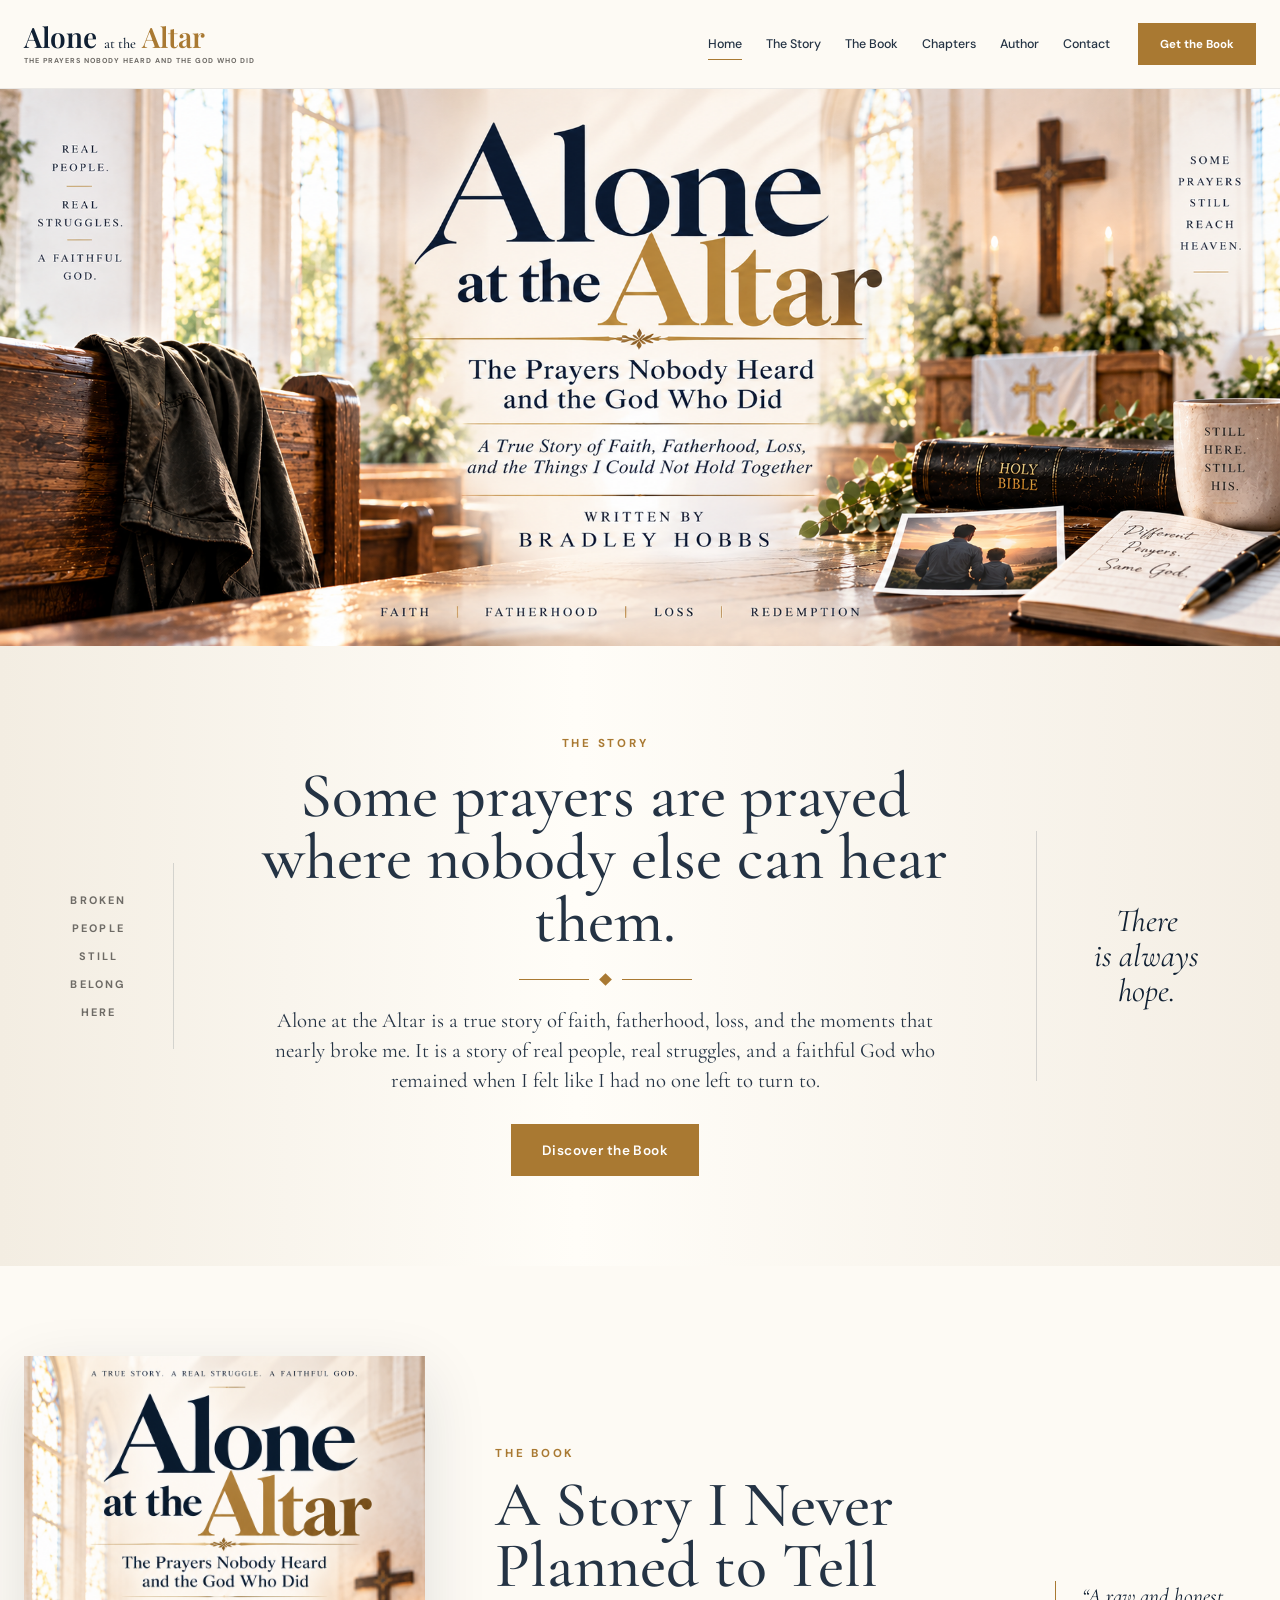
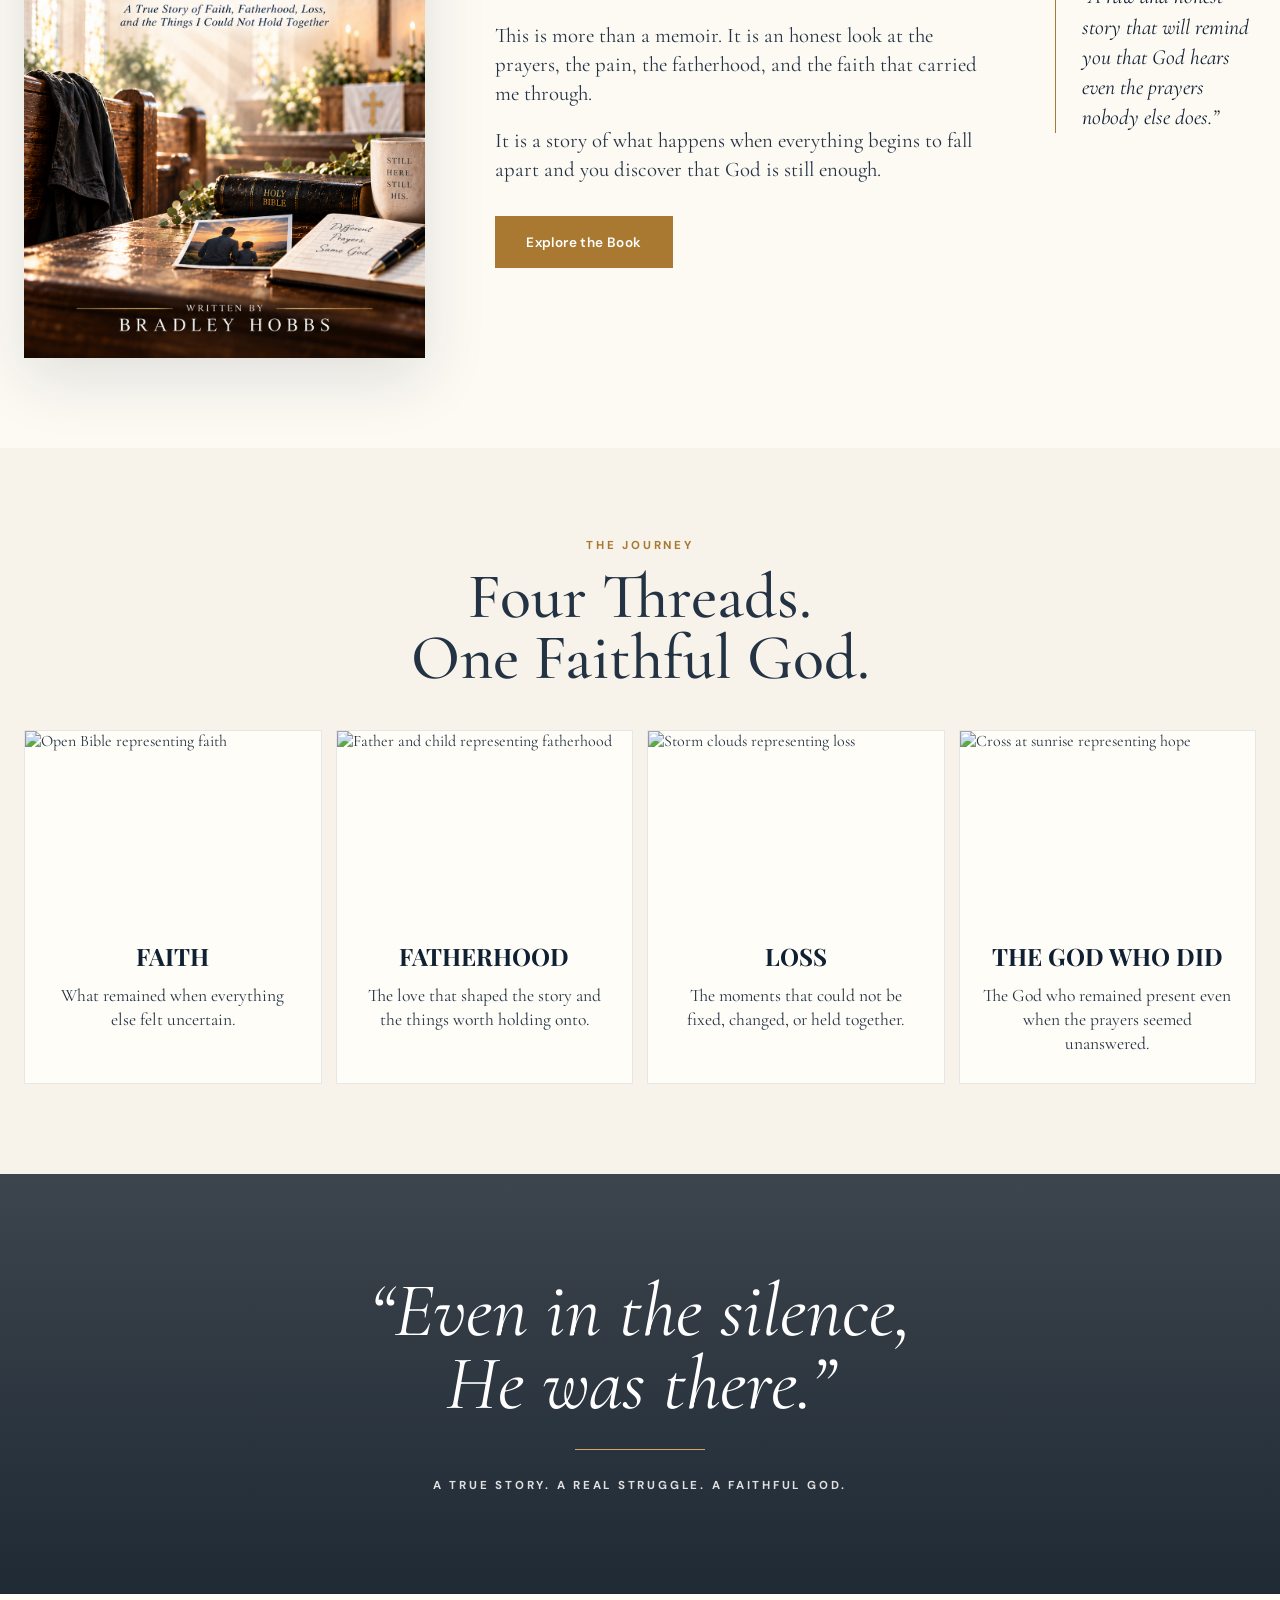
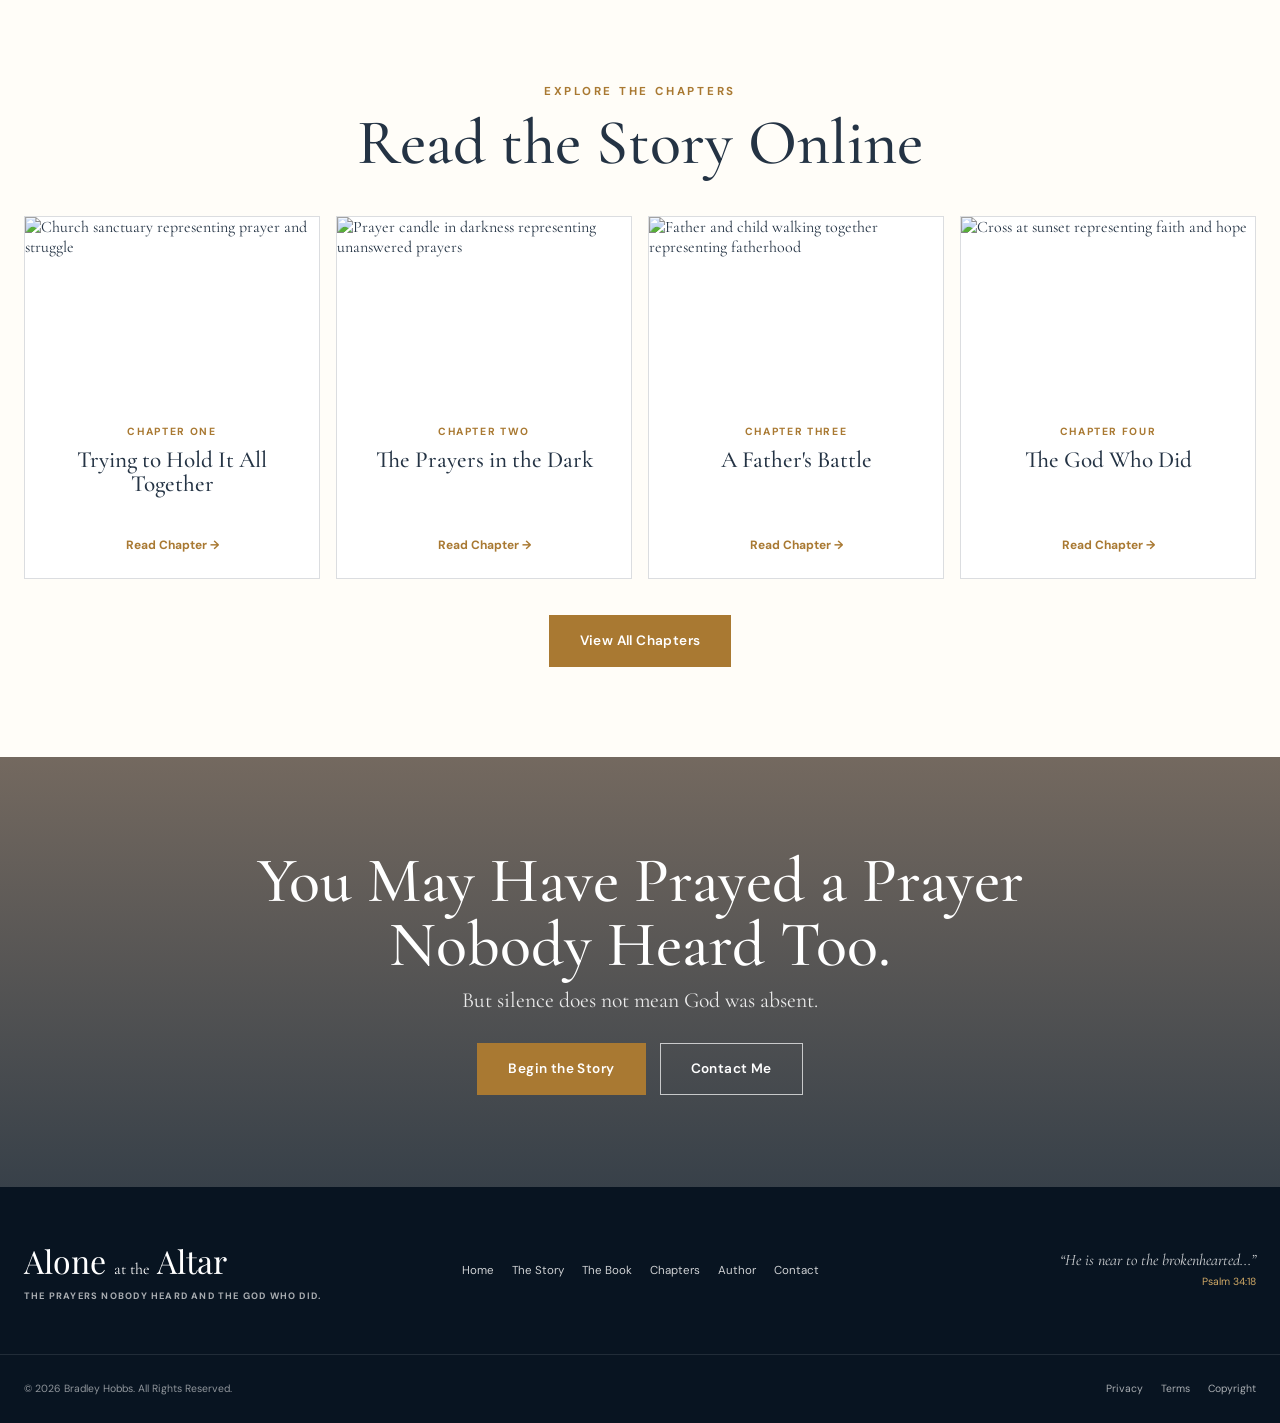
==== commit 0e98668c: "Update index.html" ====
--- a/index.html
+++ b/index.html
@@ -16,6 +16,10 @@
 <meta
     name="description"
     content="Alone at the Altar is a true story of faith, fatherhood, loss, and the God who remained when everything else felt uncertain. Written by Bradley Hobbs.">
+
+<meta
+    name="author"
+    content="Bradley Hobbs">
 
 <link
     rel="stylesheet"
@@ -39,6 +43,10 @@
 
 <body>
 
+
+<!-- ======================================================
+HEADER
+====================================================== -->
 
 <header class="site-header">
 
@@ -63,6 +71,7 @@
 
 
         <button
+            type="button"
             class="mobile-menu-button"
             aria-label="Open navigation"
             aria-expanded="false"
@@ -77,11 +86,13 @@
 
         <nav
             id="site-navigation"
-            class="site-navigation">
+            class="site-navigation"
+            aria-label="Main navigation">
 
             <a
                 href="index.html"
-                class="active">
+                class="active"
+                aria-current="page">
                 Home
             </a>
 
@@ -129,11 +140,13 @@
 BANNER
 ====================================================== -->
 
-<section class="banner">
+<section
+    class="banner"
+    aria-label="Alone at the Altar">
 
     <img
         src="A3911C62-6D0D-442B-A2B1-F73AFCBD0ECE.png"
-        alt="Alone at the Altar book banner">
+        alt="Alone at the Altar, The Prayers Nobody Heard and the God Who Did, by Bradley Hobbs">
 
 </section>
 
@@ -171,16 +184,19 @@
                 where nobody else can hear them.
             </h1>
 
+
             <div class="ornament">
                 <span></span>
             </div>
 
+
             <p>
                 Alone at the Altar is a true story of faith, fatherhood,
                 loss, and the moments that nearly broke me. It is a story
-                of real people, real struggles, and a faithful God who was
-                still there, even when I felt alone.
+                of real people, real struggles, and a faithful God who
+                remained when I felt like I had no one left to turn to.
             </p>
+
 
             <a
                 href="book.html"
@@ -225,7 +241,7 @@
 
             <img
                 src="A8E03924-CAEB-45EB-83B3-7F561BF51C50.png"
-                alt="Alone at the Altar book cover"
+                alt="Book cover for Alone at the Altar by Bradley Hobbs"
                 class="book-cover">
 
         </div>
@@ -243,17 +259,20 @@
                 Planned to Tell
             </h2>
 
+
             <p>
                 This is more than a memoir. It is an honest look at the
                 prayers, the pain, the fatherhood, and the faith that
                 carried me through.
             </p>
 
+
             <p>
                 It is a story of what happens when everything begins to
                 fall apart and you discover that God is still enough.
             </p>
 
+
             <a
                 href="book.html"
                 class="button button-gold">
@@ -297,7 +316,7 @@
             </span>
 
             <h2>
-                Four Parts.
+                Four Threads.
                 <br>
                 One Faithful God.
             </h2>
@@ -308,6 +327,8 @@
         <div class="journey-grid">
 
 
+            <!-- FAITH -->
+
             <article class="journey-card">
 
                 <img
@@ -330,6 +351,8 @@
 
 
 
+            <!-- FATHERHOOD -->
+
             <article class="journey-card">
 
                 <img
@@ -344,7 +367,7 @@
 
                     <p>
                         The love that shaped the story and the things worth
-                        fighting for.
+                        holding onto.
                     </p>
 
                 </div>
@@ -352,6 +375,8 @@
             </article>
 
 
+
+            <!-- LOSS -->
 
             <article class="journey-card">
 
@@ -366,8 +391,8 @@
                     </h3>
 
                     <p>
-                        The moments that could not be fixed, changed, or held
-                        together.
+                        The moments that could not be fixed, changed, or
+                        held together.
                     </p>
 
                 </div>
@@ -375,6 +400,8 @@
             </article>
 
 
+
+            <!-- THE GOD WHO DID -->
 
             <article class="journey-card">
 
@@ -410,7 +437,9 @@
 FEATURED QUOTE
 ====================================================== -->
 
-<section class="featured-quote">
+<section
+    class="featured-quote"
+    aria-label="Featured quote">
 
     <div class="featured-quote-overlay">
 
@@ -424,7 +453,9 @@
 
             </blockquote>
 
+
             <div class="quote-divider"></div>
+
 
             <p>
                 A True Story. A Real Struggle. A Faithful God.
@@ -463,11 +494,13 @@
         <div class="chapters-grid">
 
 
+            <!-- CHAPTER ONE -->
+
             <article class="chapter-card">
 
                 <img
                     src="images/chapter-one.jpg"
-                    alt="Church sanctuary">
+                    alt="Church sanctuary representing prayer and struggle">
 
                 <div class="chapter-content">
 
@@ -476,8 +509,8 @@
                     </span>
 
                     <h3>
-                        When the Sanctuary
-                        Became Silent
+                        Trying to Hold It
+                        All Together
                     </h3>
 
                     <a href="chapters.html">
@@ -490,11 +523,13 @@
 
 
 
+            <!-- CHAPTER TWO -->
+
             <article class="chapter-card">
 
                 <img
                     src="images/chapter-two.jpg"
-                    alt="Prayer candle in darkness">
+                    alt="Prayer candle in darkness representing unanswered prayers">
 
                 <div class="chapter-content">
 
@@ -517,11 +552,13 @@
 
 
 
+            <!-- CHAPTER THREE -->
+
             <article class="chapter-card">
 
                 <img
                     src="images/chapter-three.jpg"
-                    alt="Father and child walking together">
+                    alt="Father and child walking together representing fatherhood">
 
                 <div class="chapter-content">
 
@@ -544,11 +581,13 @@
 
 
 
+            <!-- CHAPTER FOUR -->
+
             <article class="chapter-card">
 
                 <img
                     src="images/chapter-four.jpg"
-                    alt="Cross at sunset">
+                    alt="Cross at sunset representing faith and hope">
 
                 <div class="chapter-content">
 
@@ -606,6 +645,7 @@
                 You May Have Prayed a Prayer
                 Nobody Heard Too.
             </h2>
+
 
             <p>
                 But silence does not mean God was absent.
@@ -669,7 +709,9 @@
         </div>
 
 
-        <nav class="footer-navigation">
+        <nav
+            class="footer-navigation"
+            aria-label="Footer navigation">
 
             <a href="index.html">
                 Home
@@ -746,6 +788,11 @@
 </footer>
 
 
+
+<!-- ======================================================
+MOBILE NAVIGATION
+====================================================== -->
+
 <script>
 
 const menuButton =
@@ -755,25 +802,95 @@
     document.querySelector(".site-navigation");
 
 
-menuButton.addEventListener(
-    "click",
-    function () {
-
-        navigation.classList.toggle("open");
-
-        menuButton.classList.toggle("open");
-
-        const expanded =
-            menuButton.getAttribute("aria-expanded") === "true";
-
-        menuButton.setAttribute(
-            "aria-expanded",
-            !expanded
-        );
-
-    }
-);
-
+if (menuButton && navigation) {
+
+    menuButton.addEventListener(
+        "click",
+        function () {
+
+            const isOpen =
+                navigation.classList.toggle("open");
+
+            menuButton.classList.toggle(
+                "open",
+                isOpen
+            );
+
+            menuButton.setAttribute(
+                "aria-expanded",
+                String(isOpen)
+            );
+
+            menuButton.setAttribute(
+                "aria-label",
+                isOpen
+                    ? "Close navigation"
+                    : "Open navigation"
+            );
+
+        }
+    );
+
+
+    navigation.querySelectorAll("a").forEach(
+        function (link) {
+
+            link.addEventListener(
+                "click",
+                function () {
+
+                    navigation.classList.remove("open");
+
+                    menuButton.classList.remove("open");
+
+                    menuButton.setAttribute(
+                        "aria-expanded",
+                        "false"
+                    );
+
+                    menuButton.setAttribute(
+                        "aria-label",
+                        "Open navigation"
+                    );
+
+                }
+            );
+
+        }
+    );
+
+
+    document.addEventListener(
+        "keydown",
+        function (event) {
+
+            if (
+                event.key === "Escape" &&
+                navigation.classList.contains("open")
+            ) {
+
+                navigation.classList.remove("open");
+
+                menuButton.classList.remove("open");
+
+                menuButton.setAttribute(
+                    "aria-expanded",
+                    "false"
+                );
+
+                menuButton.setAttribute(
+                    "aria-label",
+                    "Open navigation"
+                );
+
+                menuButton.focus();
+
+            }
+
+        }
+    );
+
+}
 
 </script>
 
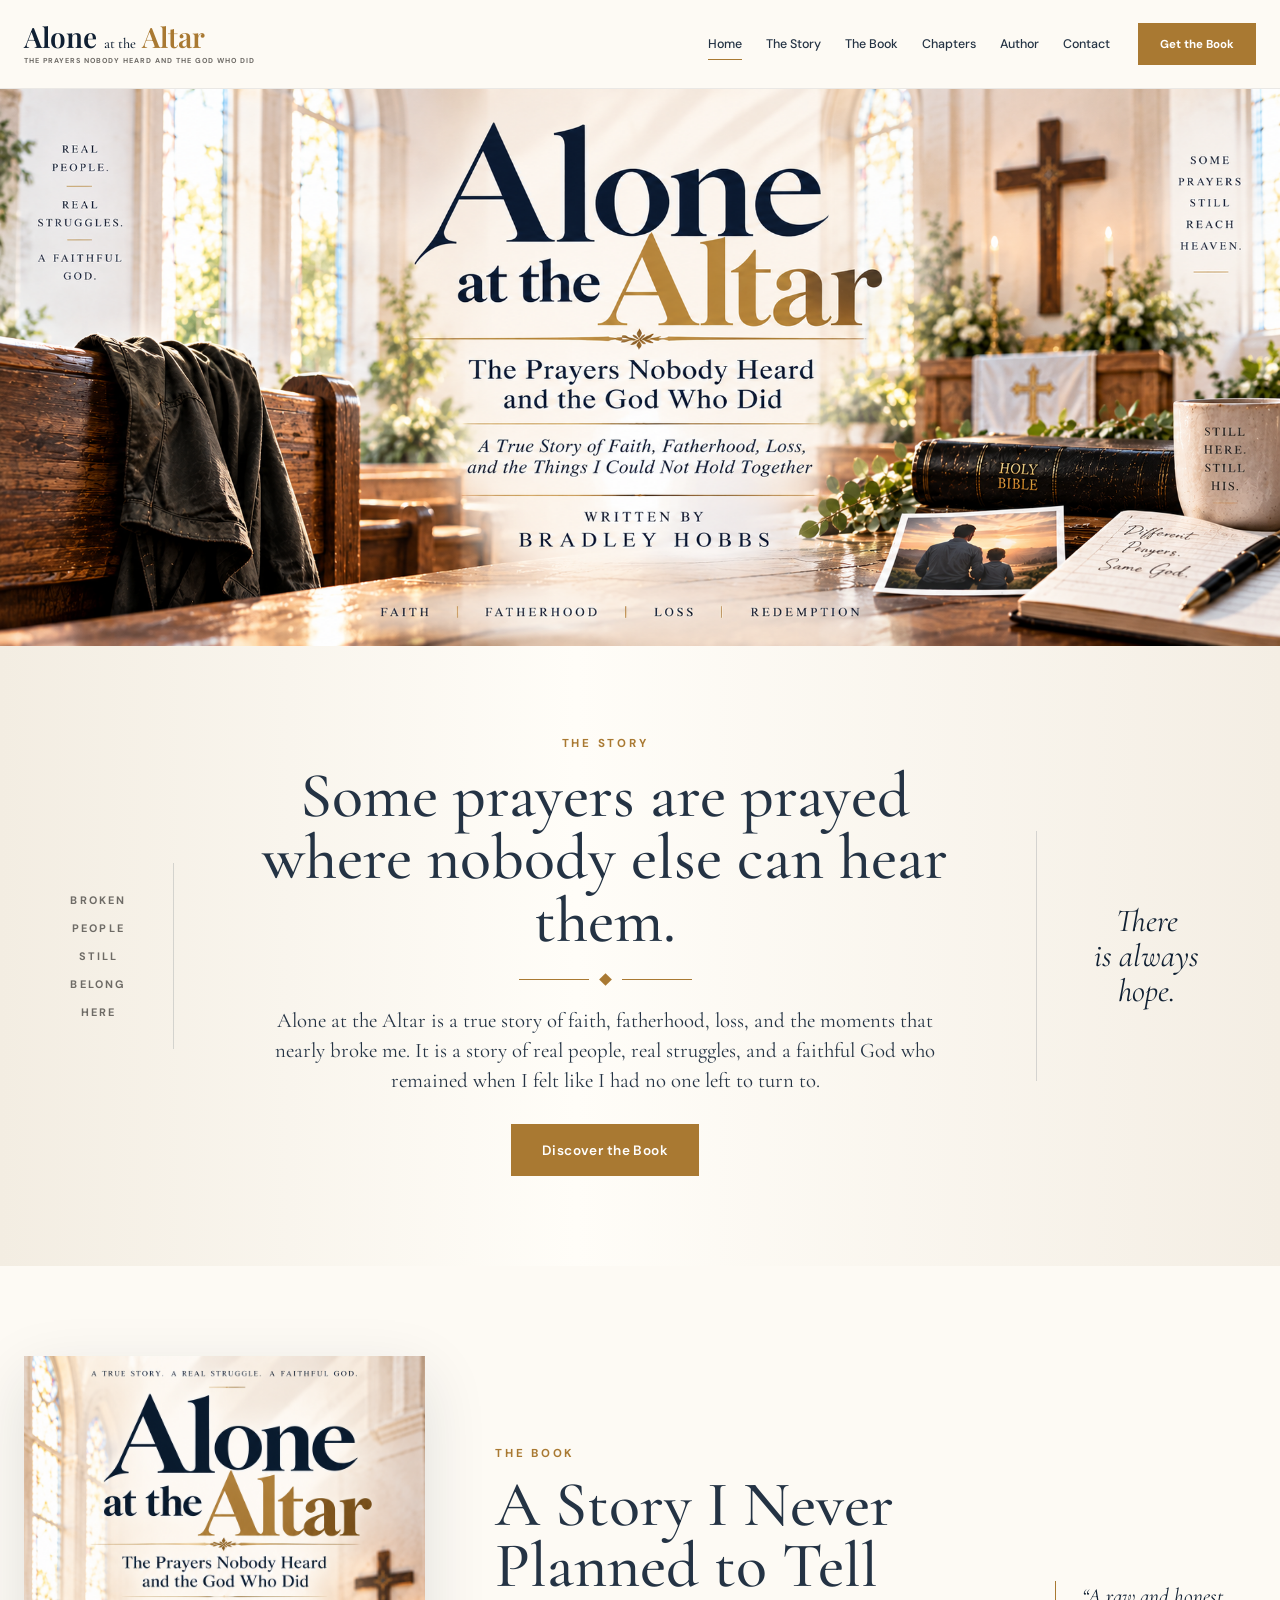
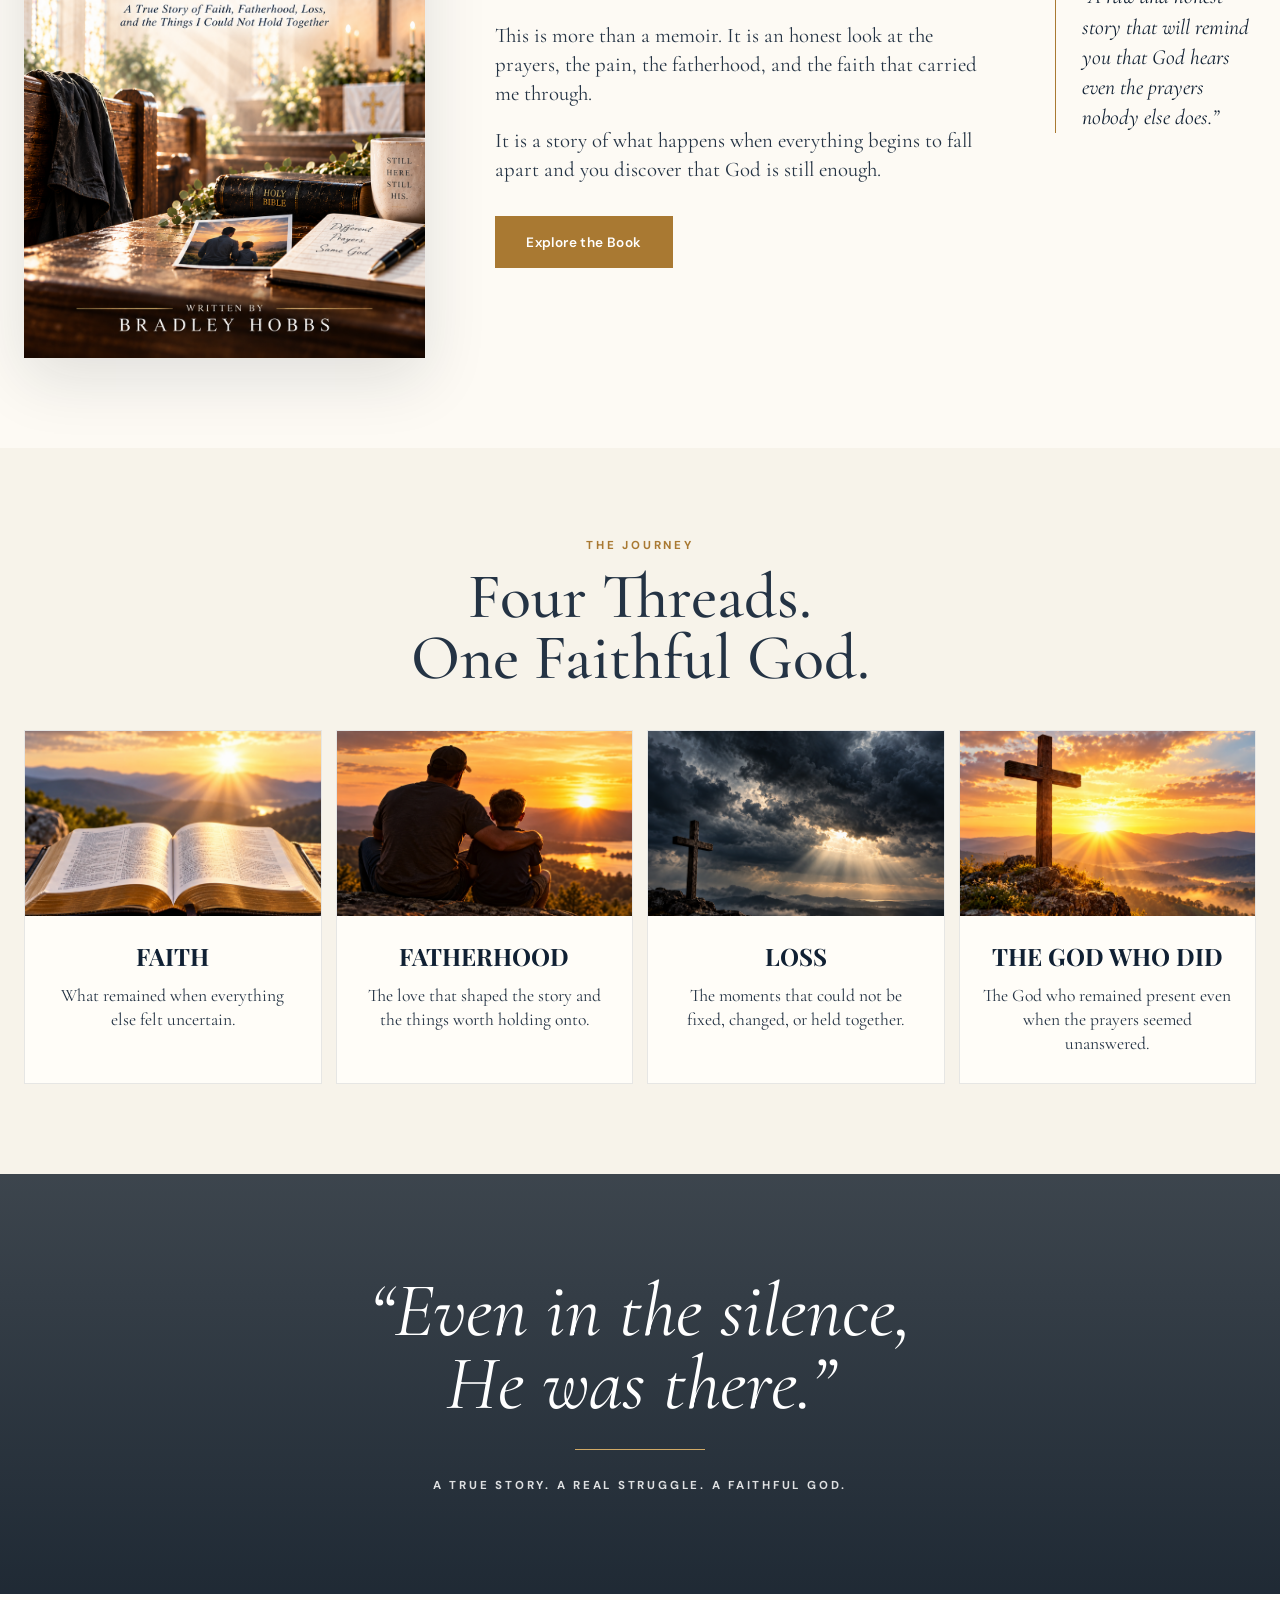
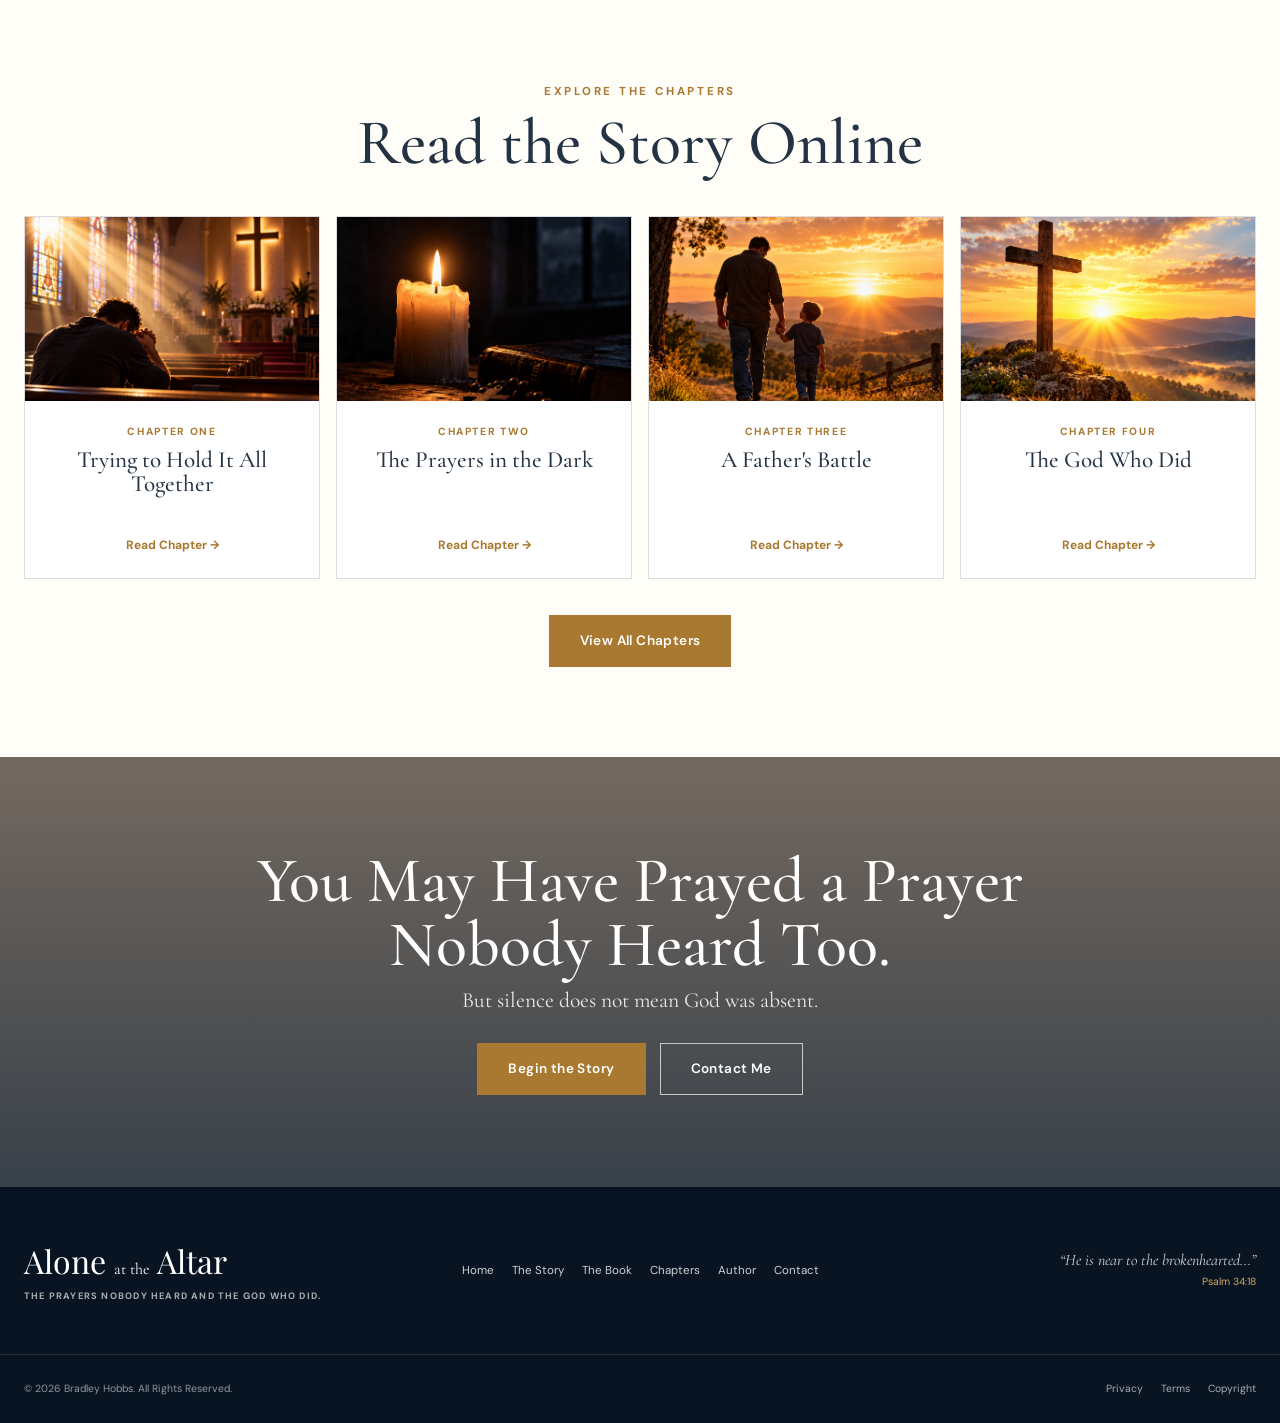
==== commit 905c10e5: "Update index.html" ====
--- a/index.html
+++ b/index.html
@@ -332,7 +332,7 @@
             <article class="journey-card">
 
                 <img
-                    src="images/faith.jpg"
+                    src="images/911ED5AC-5D52-4FB7-8763-532897731BEB.png"
                     alt="Open Bible representing faith">
 
                 <div class="journey-card-content">
@@ -356,7 +356,7 @@
             <article class="journey-card">
 
                 <img
-                    src="images/fatherhood.jpg"
+                    src="images/905B3D41-35A4-4A0E-AEA4-1297D20DBBD8.png"
                     alt="Father and child representing fatherhood">
 
                 <div class="journey-card-content">
@@ -381,7 +381,7 @@
             <article class="journey-card">
 
                 <img
-                    src="images/loss.jpg"
+                    src="images/B18339F5-30F5-46AC-8E70-85BF98F1C773.png"
                     alt="Storm clouds representing loss">
 
                 <div class="journey-card-content">
@@ -406,7 +406,7 @@
             <article class="journey-card">
 
                 <img
-                    src="images/god-who-did.jpg"
+                    src="images/28706A48-0BEB-49B0-94A0-0380B8A45D6E.png"
                     alt="Cross at sunrise representing hope">
 
                 <div class="journey-card-content">
@@ -499,7 +499,7 @@
             <article class="chapter-card">
 
                 <img
-                    src="images/chapter-one.jpg"
+                    src="images/91E1F50E-3E06-4224-9F80-C64865585541.png"
                     alt="Church sanctuary representing prayer and struggle">
 
                 <div class="chapter-content">
@@ -528,7 +528,7 @@
             <article class="chapter-card">
 
                 <img
-                    src="images/chapter-two.jpg"
+                    src="images/EB4C8A76-07AA-49CA-B067-15EC0162B6D7.png"
                     alt="Prayer candle in darkness representing unanswered prayers">
 
                 <div class="chapter-content">
@@ -557,7 +557,7 @@
             <article class="chapter-card">
 
                 <img
-                    src="images/chapter-three.jpg"
+                    src="images/504B4045-0377-4822-96FA-9CF4CD70F4B8.png"
                     alt="Father and child walking together representing fatherhood">
 
                 <div class="chapter-content">
@@ -586,7 +586,7 @@
             <article class="chapter-card">
 
                 <img
-                    src="images/chapter-four.jpg"
+                    src="images/28706A48-0BEB-49B0-94A0-0380B8A45D6E.png"
                     alt="Cross at sunset representing faith and hope">
 
                 <div class="chapter-content">
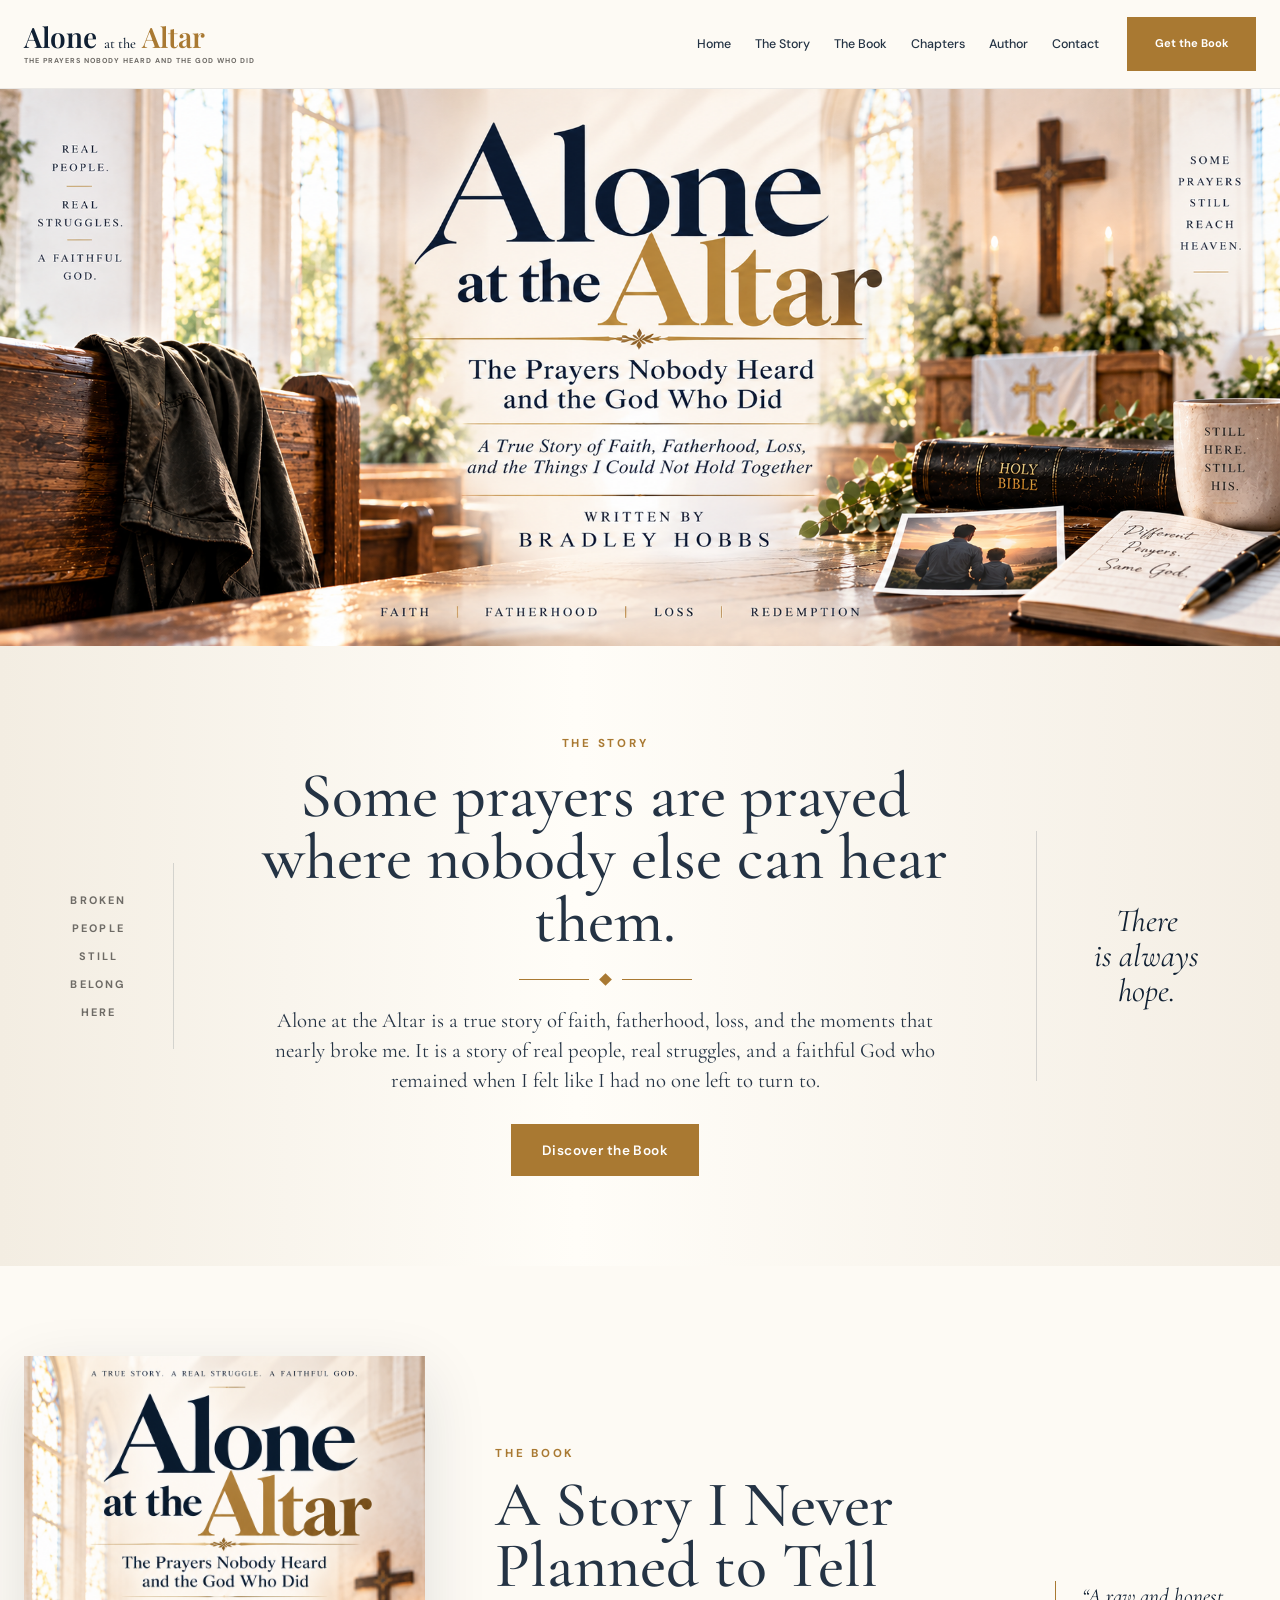
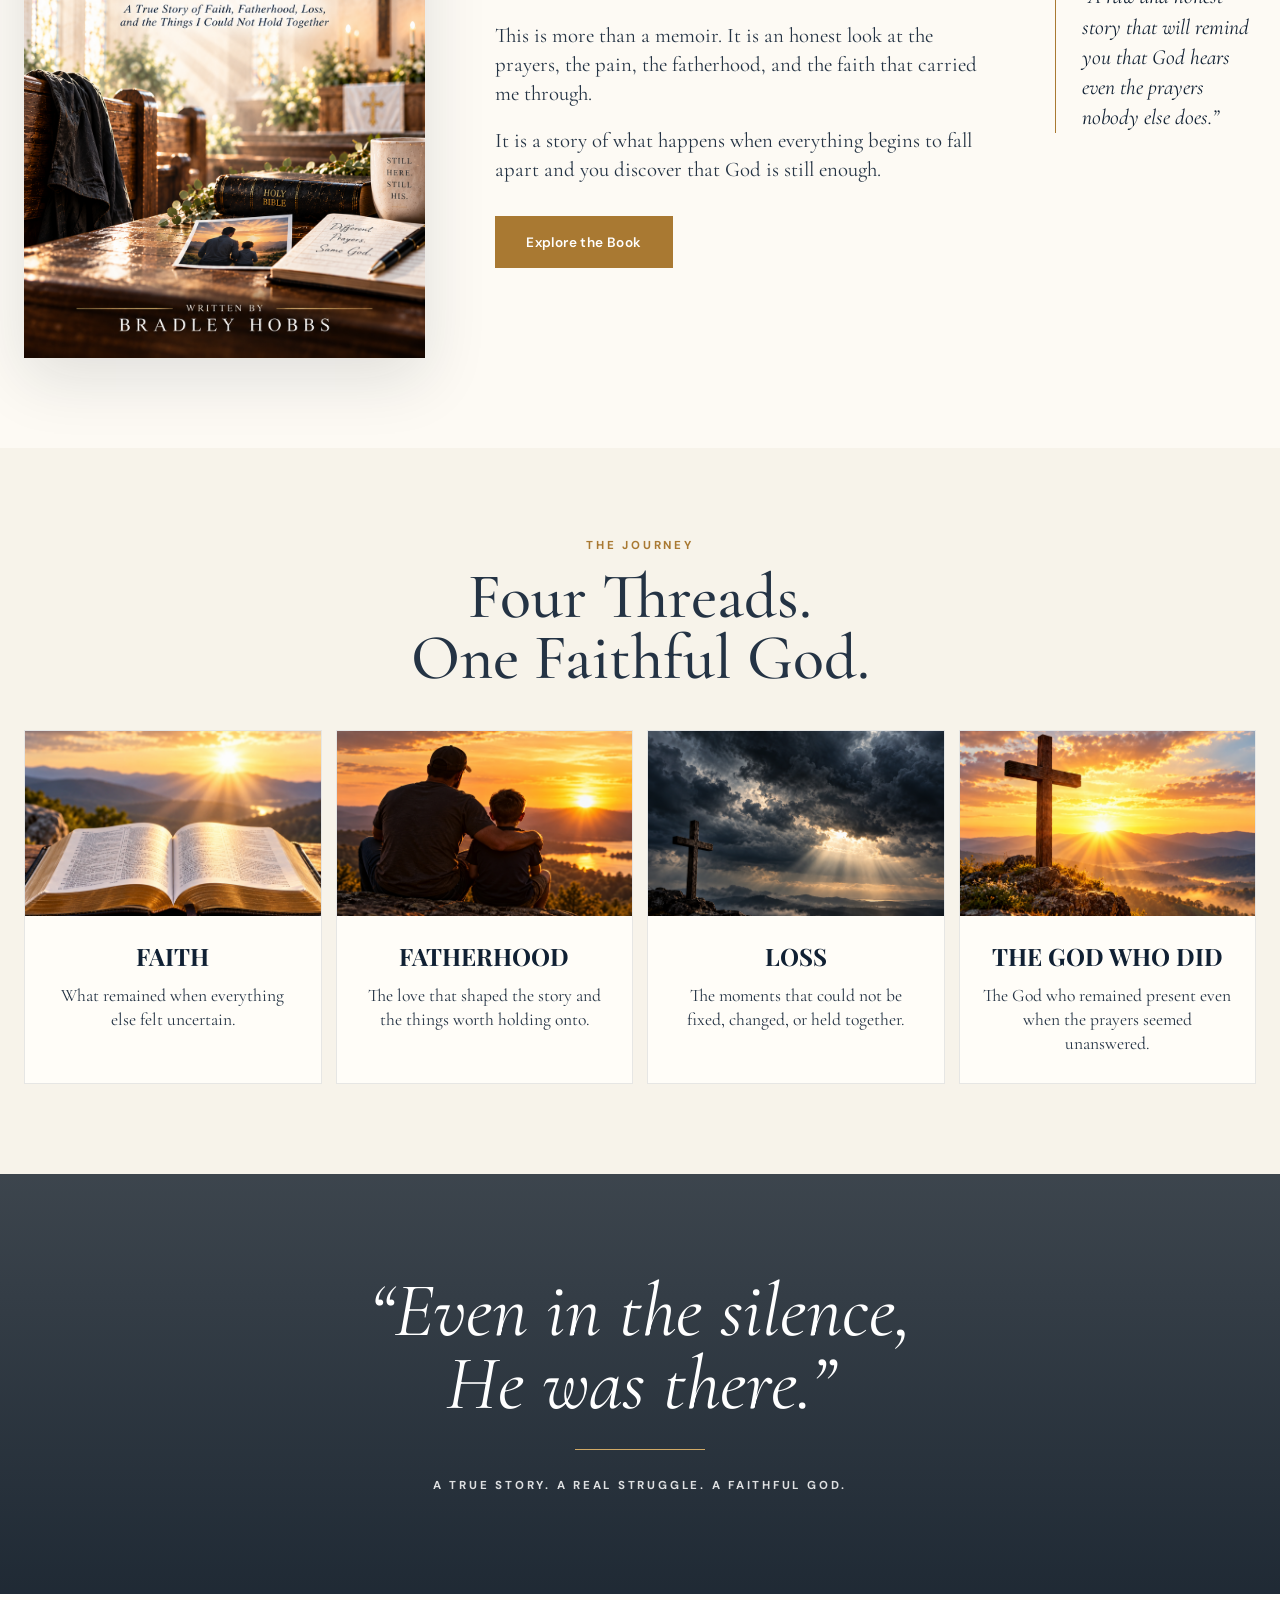
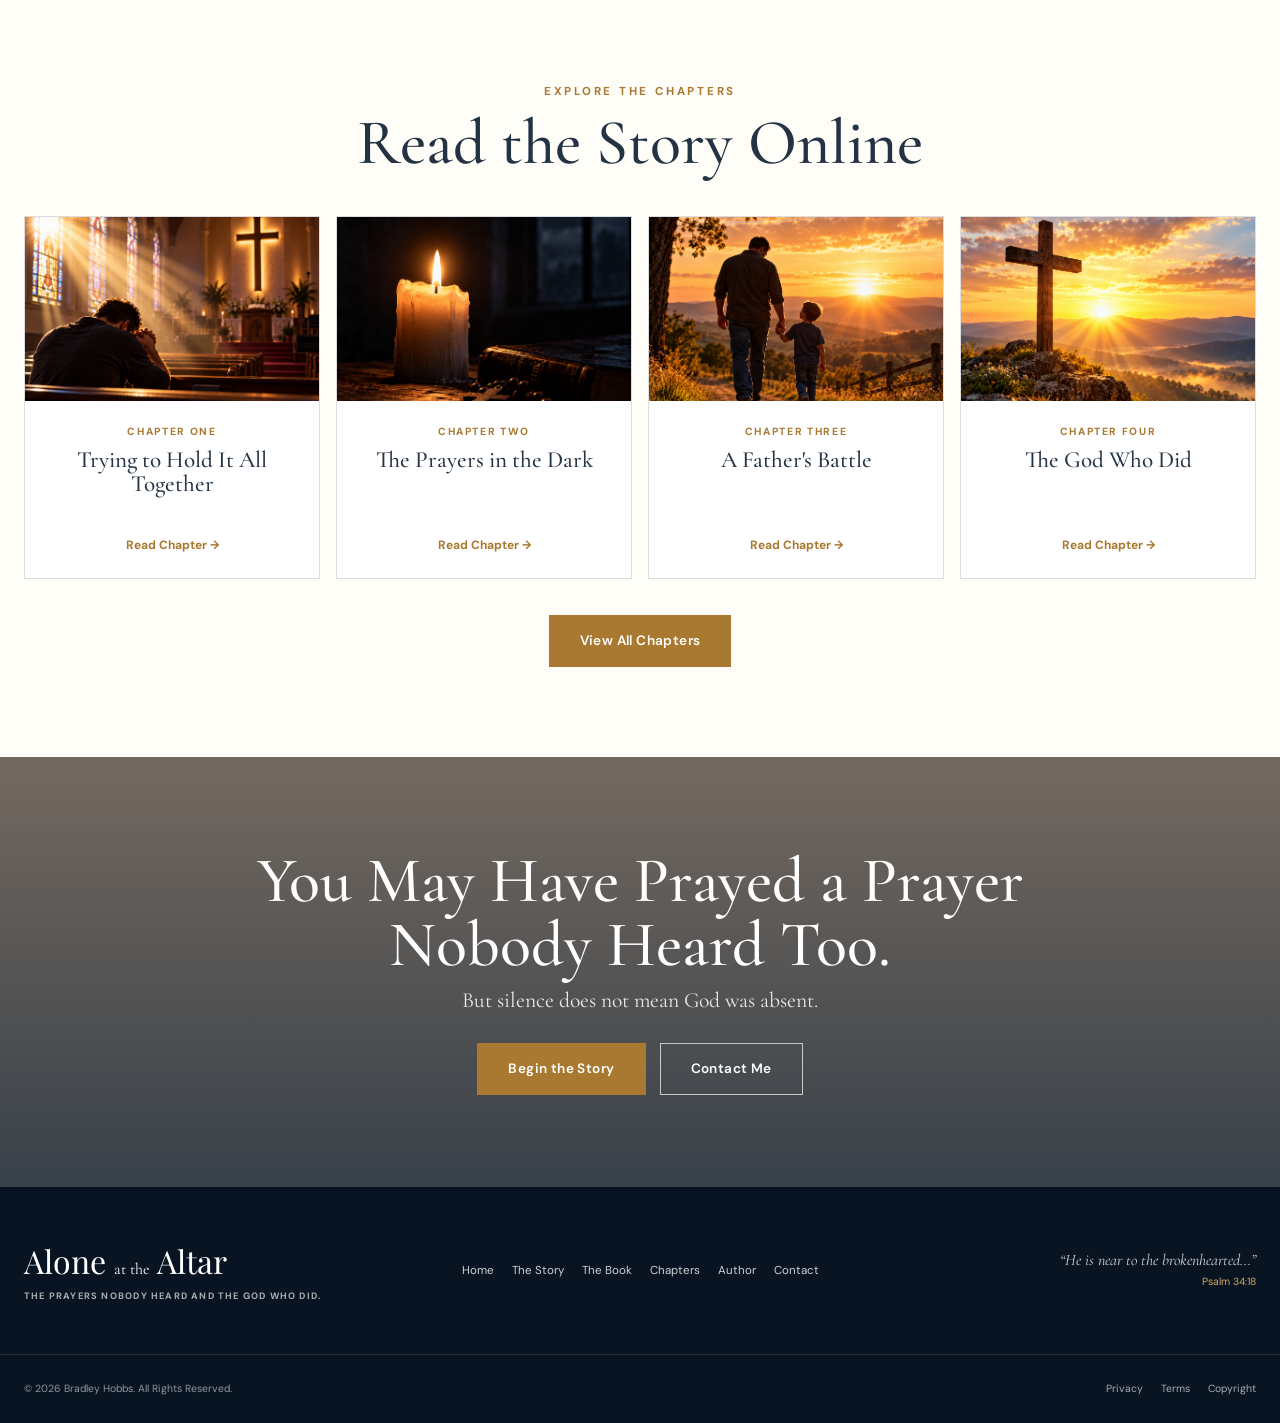
==== commit a44ee114: "Standardize site navigation and page links" ====
--- a/index.html
+++ b/index.html
@@ -24,6 +24,8 @@
 <link
     rel="stylesheet"
     href="landing.css">
+
+<link rel="stylesheet" href="site.css?v=20261004">
 
 <link
     rel="preconnect"
@@ -84,48 +86,19 @@
         </button>
 
 
-        <nav
-            id="site-navigation"
-            class="site-navigation"
-            aria-label="Main navigation">
-
-            <a
-                href="index.html"
-                class="active"
-                aria-current="page">
-                Home
-            </a>
-
-            <a href="story.html">
-                The Story
-            </a>
-
-            <a href="book.html">
-                The Book
-            </a>
-
-            <a href="chapters.html">
-                Chapters
-            </a>
-
-            <a href="author.html">
-                Author
-            </a>
-
-            <a href="contact.html">
-                Contact
-            </a>
-
-        </nav>
-
-
-        <a
-            href="book.html"
-            class="header-button">
-
-            Get the Book
-
-        </a>
+        <nav id="site-navigation" class="site-navigation" aria-label="Main navigation">
+
+<a href="index.html">Home</a>
+<a href="story.html">The Story</a>
+<a href="book.html">The Book</a>
+<a href="chapters.html">Chapters</a>
+<a href="author.html">Author</a>
+<a href="contact.html">Contact</a>
+
+</nav>
+
+
+        <a href="book.html" class="header-button">Get the Book</a>
 
     </div>
 
--- a/site.css
+++ b/site.css
@@ -0,0 +1,216 @@
+/* =========================================================
+ALONE AT THE ALTAR
+SHARED SITE NAVIGATION
+========================================================= */
+
+:root {
+    --navy: #102033;
+    --navy-deep: #081421;
+    --gold: #a97932;
+    --ivory: #fffdf8;
+    --ink: #243344;
+    --muted: #6e6b66;
+    --shadow: 0 20px 60px rgba(16, 32, 51, 0.12);
+}
+
+.site-header {
+    position: sticky;
+    top: 0;
+    z-index: 1000;
+    background: rgba(253, 250, 244, 0.97);
+    border-bottom: 1px solid rgba(16, 32, 51, 0.08);
+    backdrop-filter: blur(12px);
+    -webkit-backdrop-filter: blur(12px);
+}
+
+.header-inner {
+    width: min(1500px, calc(100% - 48px));
+    min-height: 88px;
+    margin: 0 auto;
+    display: flex;
+    align-items: center;
+    gap: 28px;
+}
+
+.site-brand {
+    display: flex;
+    flex-direction: column;
+    flex-shrink: 0;
+}
+
+.brand-title {
+    color: var(--navy);
+    font-family: "Playfair Display", serif;
+    font-size: 1.75rem;
+    font-weight: 600;
+    line-height: 1;
+}
+
+.brand-title small {
+    font-family: "Cormorant Garamond", serif;
+    font-size: 0.9rem;
+}
+
+.brand-title strong {
+    color: var(--gold);
+    font-weight: 600;
+}
+
+.brand-subtitle {
+    margin-top: 5px;
+    color: var(--muted);
+    font-family: "DM Sans", sans-serif;
+    font-size: 0.45rem;
+    font-weight: 700;
+    letter-spacing: 0.14em;
+    text-transform: uppercase;
+}
+
+.site-navigation {
+    display: flex;
+    align-items: center;
+    gap: 24px;
+    margin-left: auto;
+}
+
+.site-navigation a {
+    position: relative;
+    padding: 8px 0;
+    color: var(--ink);
+    font-family: "DM Sans", sans-serif;
+    font-size: 0.78rem;
+    font-weight: 500;
+    white-space: nowrap;
+}
+
+.site-navigation a::after {
+    position: absolute;
+    right: 0;
+    bottom: 0;
+    left: 0;
+    height: 1px;
+    background: var(--gold);
+    content: "";
+    transform: scaleX(0);
+    transform-origin: center;
+    transition: transform 0.25s ease;
+}
+
+.site-navigation a.active::after,
+.site-navigation a:hover::after,
+.site-navigation a:focus-visible::after {
+    transform: scaleX(1);
+}
+
+.header-button {
+    display: inline-flex;
+    align-items: center;
+    justify-content: center;
+    flex-shrink: 0;
+    min-height: 54px;
+    padding: 0 28px;
+    background: var(--gold);
+    color: #ffffff;
+    font-family: "DM Sans", sans-serif;
+    font-size: 0.7rem;
+    font-weight: 700;
+    line-height: 1.2;
+    text-align: center;
+    transition: background 0.25s ease, transform 0.25s ease;
+}
+
+.header-button:hover,
+.header-button:focus-visible {
+    background: #936b2d;
+    transform: translateY(-1px);
+}
+
+.mobile-menu-button {
+    display: none;
+    width: 44px;
+    height: 44px;
+    margin-left: auto;
+    padding: 0;
+    border: 0;
+    background: transparent;
+    cursor: pointer;
+}
+
+.mobile-menu-button span {
+    display: block;
+    width: 24px;
+    height: 2px;
+    margin: 5px auto;
+    background: var(--navy);
+    transition: transform 0.25s ease, opacity 0.25s ease;
+}
+
+.mobile-menu-button[aria-expanded="true"] span:nth-child(1) {
+    transform: translateY(7px) rotate(45deg);
+}
+
+.mobile-menu-button[aria-expanded="true"] span:nth-child(2) {
+    opacity: 0;
+}
+
+.mobile-menu-button[aria-expanded="true"] span:nth-child(3) {
+    transform: translateY(-7px) rotate(-45deg);
+}
+
+/* iPad portrait and smaller tablet */
+@media (max-width: 900px) {
+    .header-inner {
+        width: min(100% - 30px, 1500px);
+        min-height: 78px;
+    }
+
+    .header-button {
+        display: none;
+    }
+
+    .mobile-menu-button {
+        display: block;
+    }
+
+    .site-navigation {
+        position: absolute;
+        top: 100%;
+        right: 0;
+        left: 0;
+        display: none;
+        flex-direction: column;
+        align-items: stretch;
+        gap: 0;
+        margin-left: 0;
+        padding: 18px;
+        background: var(--ivory);
+        box-shadow: var(--shadow);
+    }
+
+    .site-navigation.open {
+        display: flex;
+    }
+
+    .site-navigation a {
+        padding: 14px;
+    }
+
+    .site-navigation a::after {
+        display: none;
+    }
+}
+
+@media (max-width: 800px) {
+    .header-inner {
+        min-height: 74px;
+    }
+
+    .brand-title {
+        font-size: 1.55rem;
+    }
+
+    .brand-subtitle {
+        font-size: 0.4rem;
+        letter-spacing: 0.12em;
+    }
+}
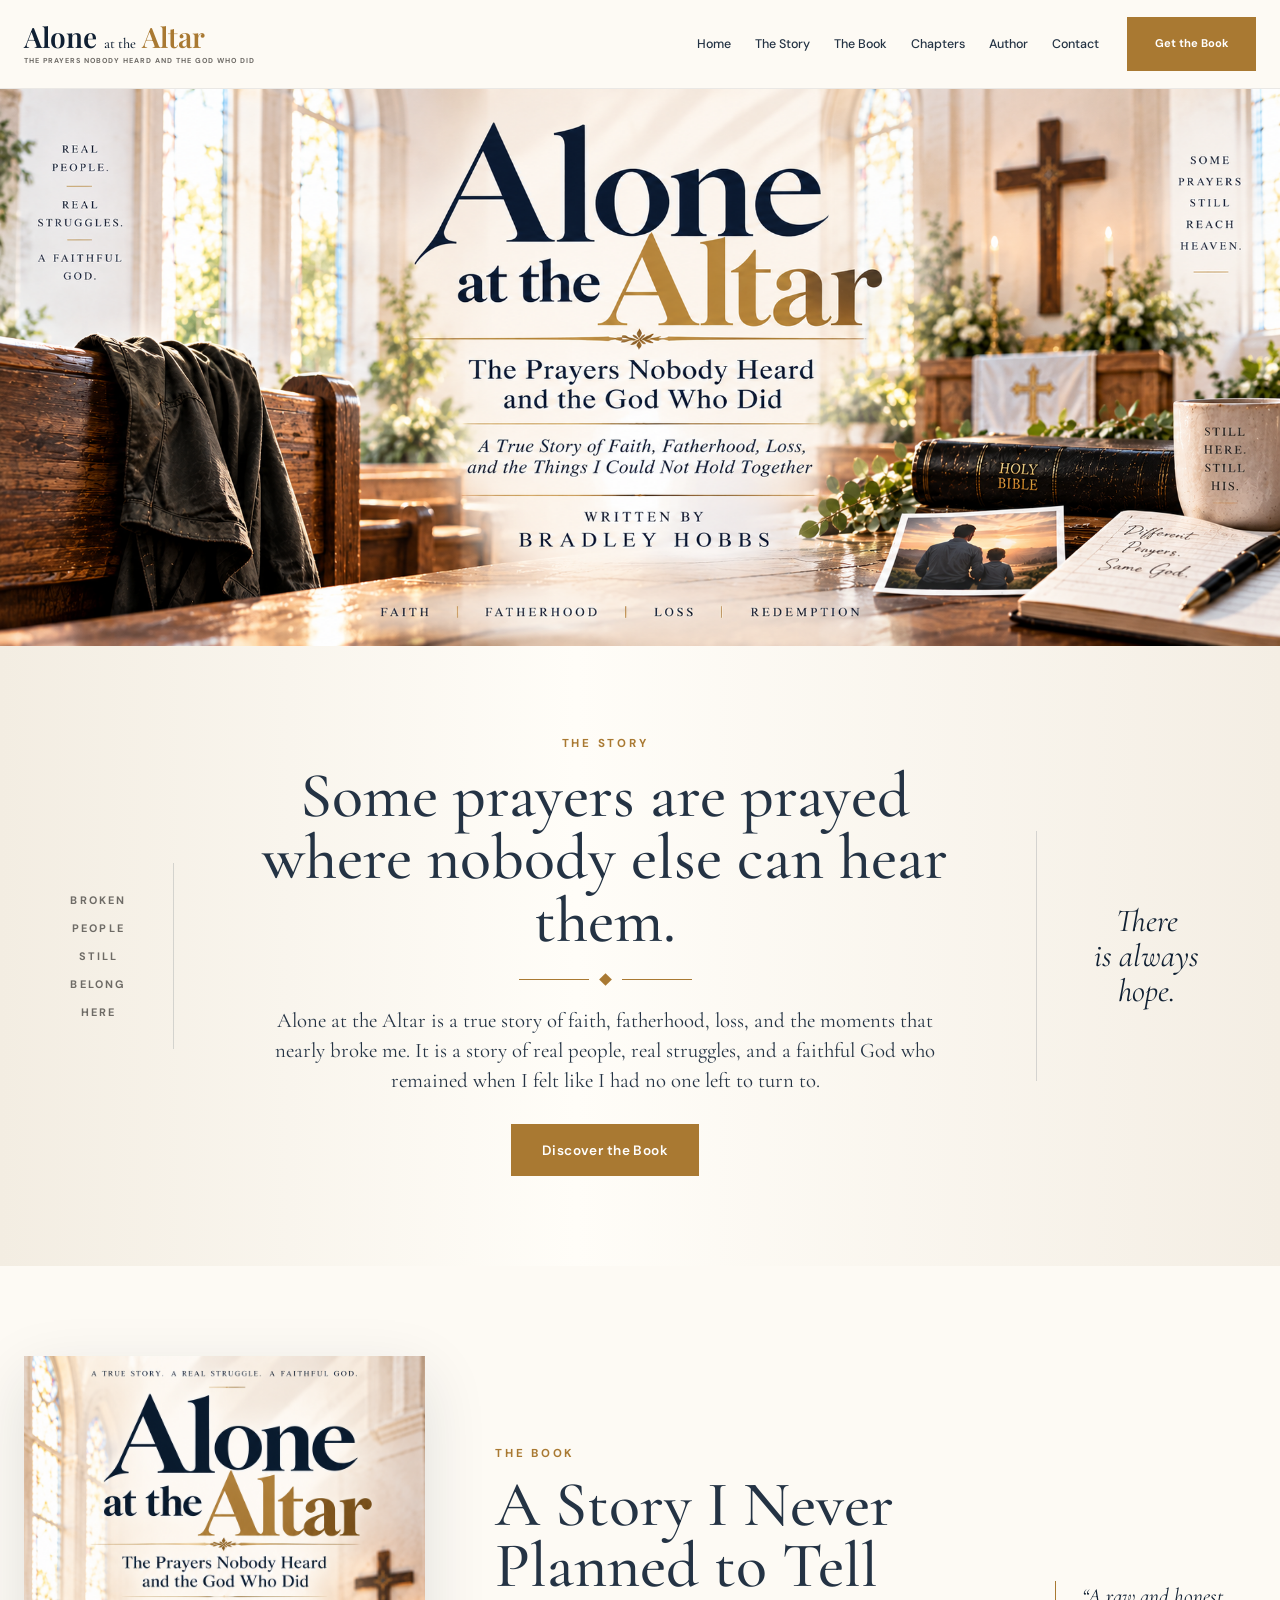
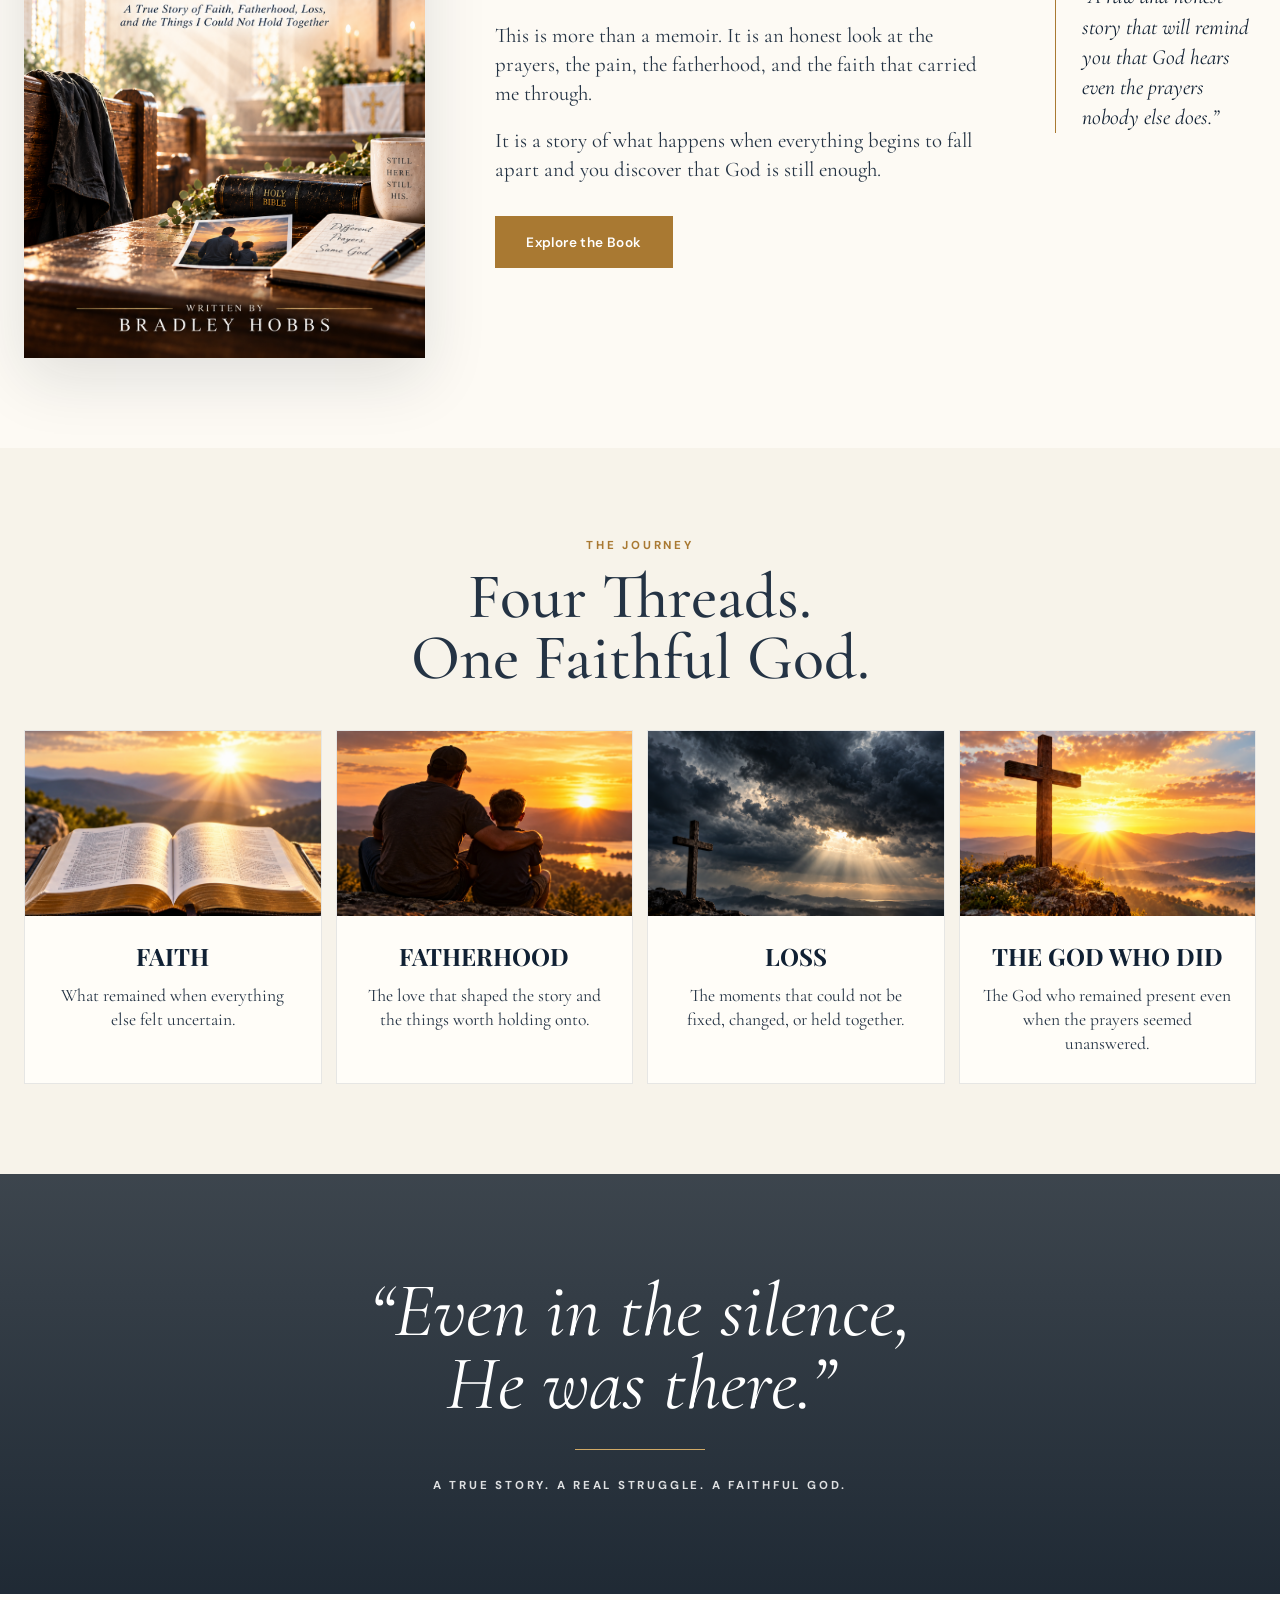
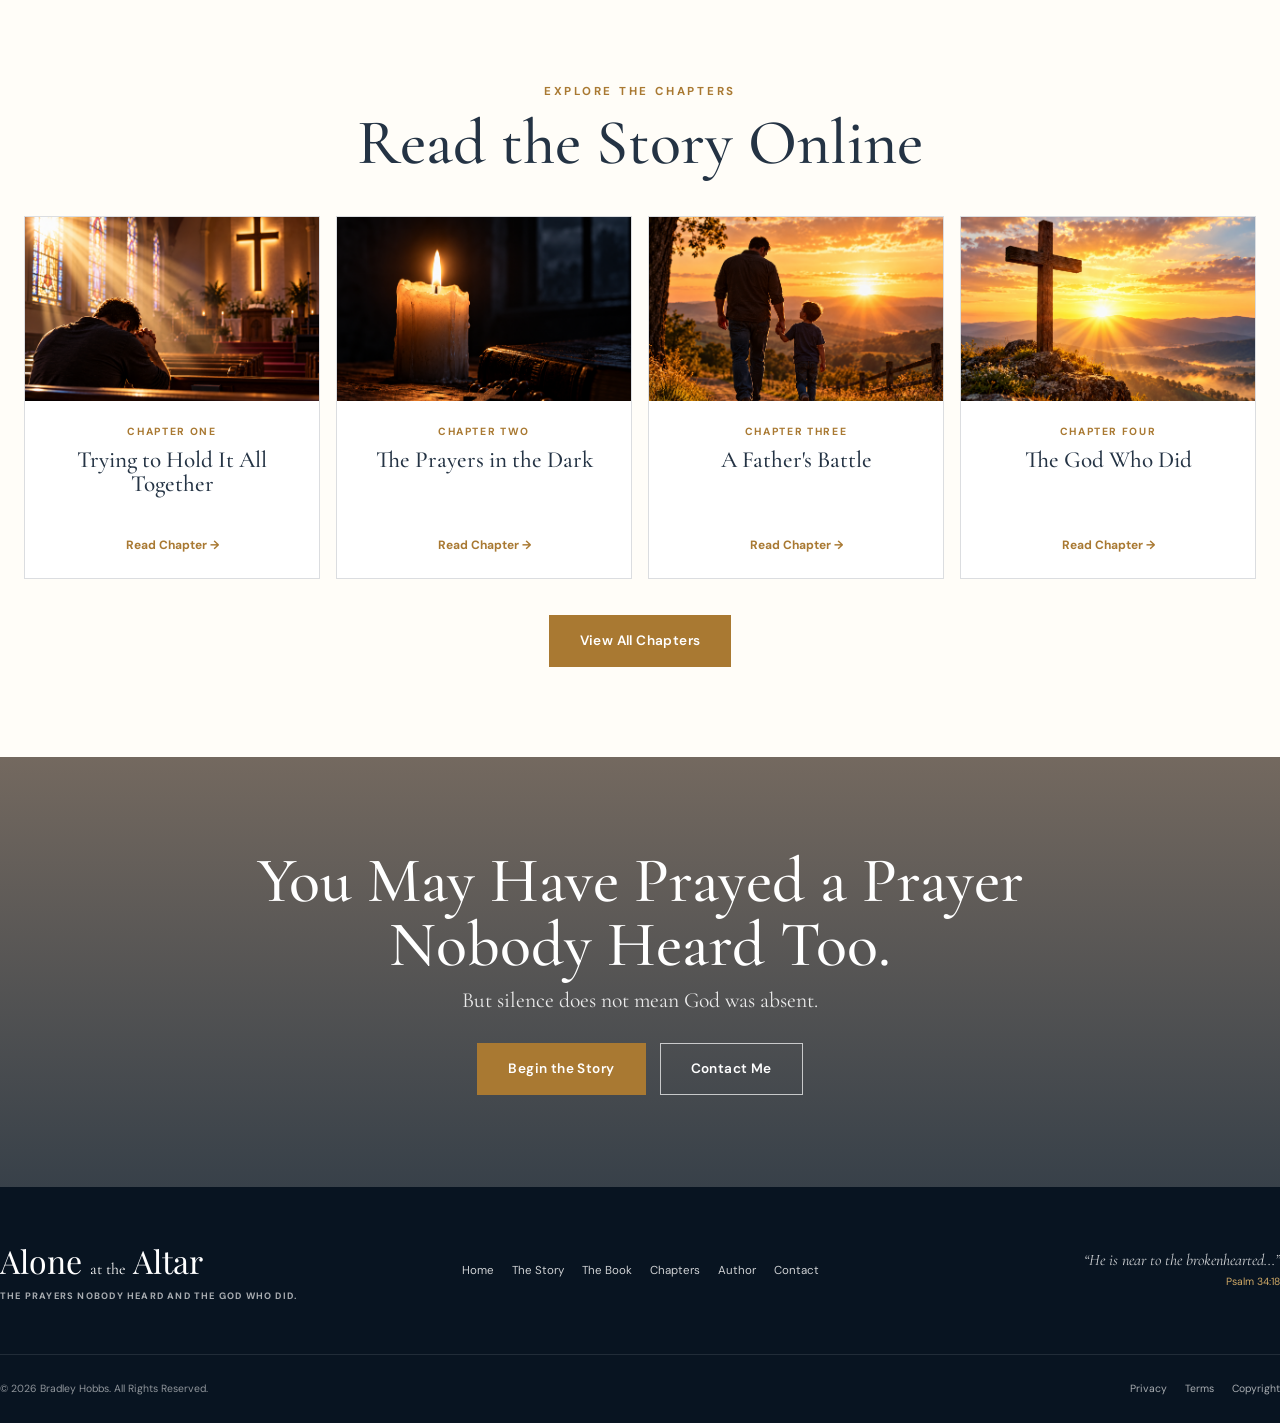
==== commit 2d70fe3f: "Unify site footer across all pages" ====
--- a/index.html
+++ b/index.html
@@ -25,7 +25,7 @@
     rel="stylesheet"
     href="landing.css">
 
-<link rel="stylesheet" href="site.css?v=20261004">
+<link rel="stylesheet" href="site.css?v=20261004-footer">
 
 <link
     rel="preconnect"
@@ -663,8 +663,7 @@
 
 <footer class="site-footer">
 
-    <div class="footer-main section-shell">
-
+    <div class="footer-main">
 
         <div class="footer-brand">
 
@@ -675,83 +674,41 @@
             </span>
 
             <p>
-                The Prayers Nobody Heard
-                and the God Who Did.
+                The Prayers Nobody Heard and the God Who Did.
             </p>
 
         </div>
 
-
-        <nav
-            class="footer-navigation"
-            aria-label="Footer navigation">
-
-            <a href="index.html">
-                Home
-            </a>
-
-            <a href="story.html">
-                The Story
-            </a>
-
-            <a href="book.html">
-                The Book
-            </a>
-
-            <a href="chapters.html">
-                Chapters
-            </a>
-
-            <a href="author.html">
-                Author
-            </a>
-
-            <a href="contact.html">
-                Contact
-            </a>
+        <nav class="footer-navigation" aria-label="Footer navigation">
+
+            <a href="index.html">Home</a>
+            <a href="story.html">The Story</a>
+            <a href="book.html">The Book</a>
+            <a href="chapters.html">Chapters</a>
+            <a href="author.html">Author</a>
+            <a href="contact.html">Contact</a>
 
         </nav>
 
-
         <div class="footer-scripture">
 
-            <p>
-                “He is near to the brokenhearted...”
-            </p>
-
-            <span>
-                Psalm 34:18
-            </span>
-
-        </div>
-
+            <p>“He is near to the brokenhearted...”</p>
+            <span>Psalm 34:18</span>
+
+        </div>
 
     </div>
 
-
     <div class="footer-bottom">
 
-        <div class="section-shell footer-bottom-inner">
-
-            <p>
-                © 2026 Bradley Hobbs. All Rights Reserved.
-            </p>
-
+        <div class="footer-bottom-inner">
+
+            <p>© 2026 Bradley Hobbs. All Rights Reserved.</p>
 
             <div class="legal-links">
-
-                <a href="privacy.html">
-                    Privacy
-                </a>
-
-                <a href="terms.html">
-                    Terms
-                </a>
-
-                <a href="copyright.html">
-                    Copyright
-                </a>
-
+                <a href="privacy.html">Privacy</a>
+                <a href="terms.html">Terms</a>
+                <a href="copyright.html">Copyright</a>
             </div>
 
         </div>
--- a/site.css
+++ b/site.css
@@ -157,8 +157,8 @@
     transform: translateY(-7px) rotate(-45deg);
 }
 
-/* iPad portrait and smaller tablet */
-@media (max-width: 900px) {
+/* Phones and small screens only */
+@media (max-width: 1100px) {
     .header-inner {
         width: min(100% - 30px, 1500px);
         min-height: 78px;
@@ -200,11 +200,7 @@
     }
 }
 
-@media (max-width: 800px) {
-    .header-inner {
-        min-height: 74px;
-    }
-
+@media (max-width: 1100px) {
     .brand-title {
         font-size: 1.55rem;
     }
@@ -214,3 +210,17 @@
         letter-spacing: 0.12em;
     }
 }
+
+
+/* SHARED BOOK READING NAVIGATION */
+.reading-navigation{padding:55px 24px;background:#fffdf8;border-top:1px solid rgba(16,32,51,.10);border-bottom:1px solid rgba(16,32,51,.10)}
+.reading-navigation-inner{width:min(1100px,100%);margin:0 auto;display:grid;grid-template-columns:1fr auto 1fr;align-items:center;gap:30px}
+.reading-navigation-back,.reading-navigation-next{display:flex;flex-direction:column;gap:8px;transition:color .25s ease}
+.reading-navigation-next{align-items:flex-end;text-align:right}
+.reading-navigation .navigation-label{margin:0;color:#6e6b66;font-family:"DM Sans",sans-serif;font-size:.6rem;font-weight:700;letter-spacing:.15em;text-transform:uppercase}
+.reading-navigation strong{color:#102033;font-family:"Cormorant Garamond",Georgia,serif;font-size:1.45rem;font-weight:600;line-height:1.15}
+.reading-navigation-center{display:flex;flex-direction:column;gap:6px;text-align:center}
+.reading-navigation-center span{color:#102033;font-family:"Playfair Display",serif;font-size:1.1rem}
+.reading-navigation-center small{color:#a97932;font-family:"DM Sans",sans-serif;font-size:.55rem;font-weight:700;letter-spacing:.14em;text-transform:uppercase}
+.reading-navigation-back:hover strong,.reading-navigation-next:hover strong{color:#a97932}
+@media (max-width:700px){.reading-navigation{padding:42px 20px}.reading-navigation-inner{grid-template-columns:1fr;gap:26px;text-align:center}.reading-navigation-back,.reading-navigation-next{align-items:center;text-align:center}.reading-navigation-center{order:-1}}
